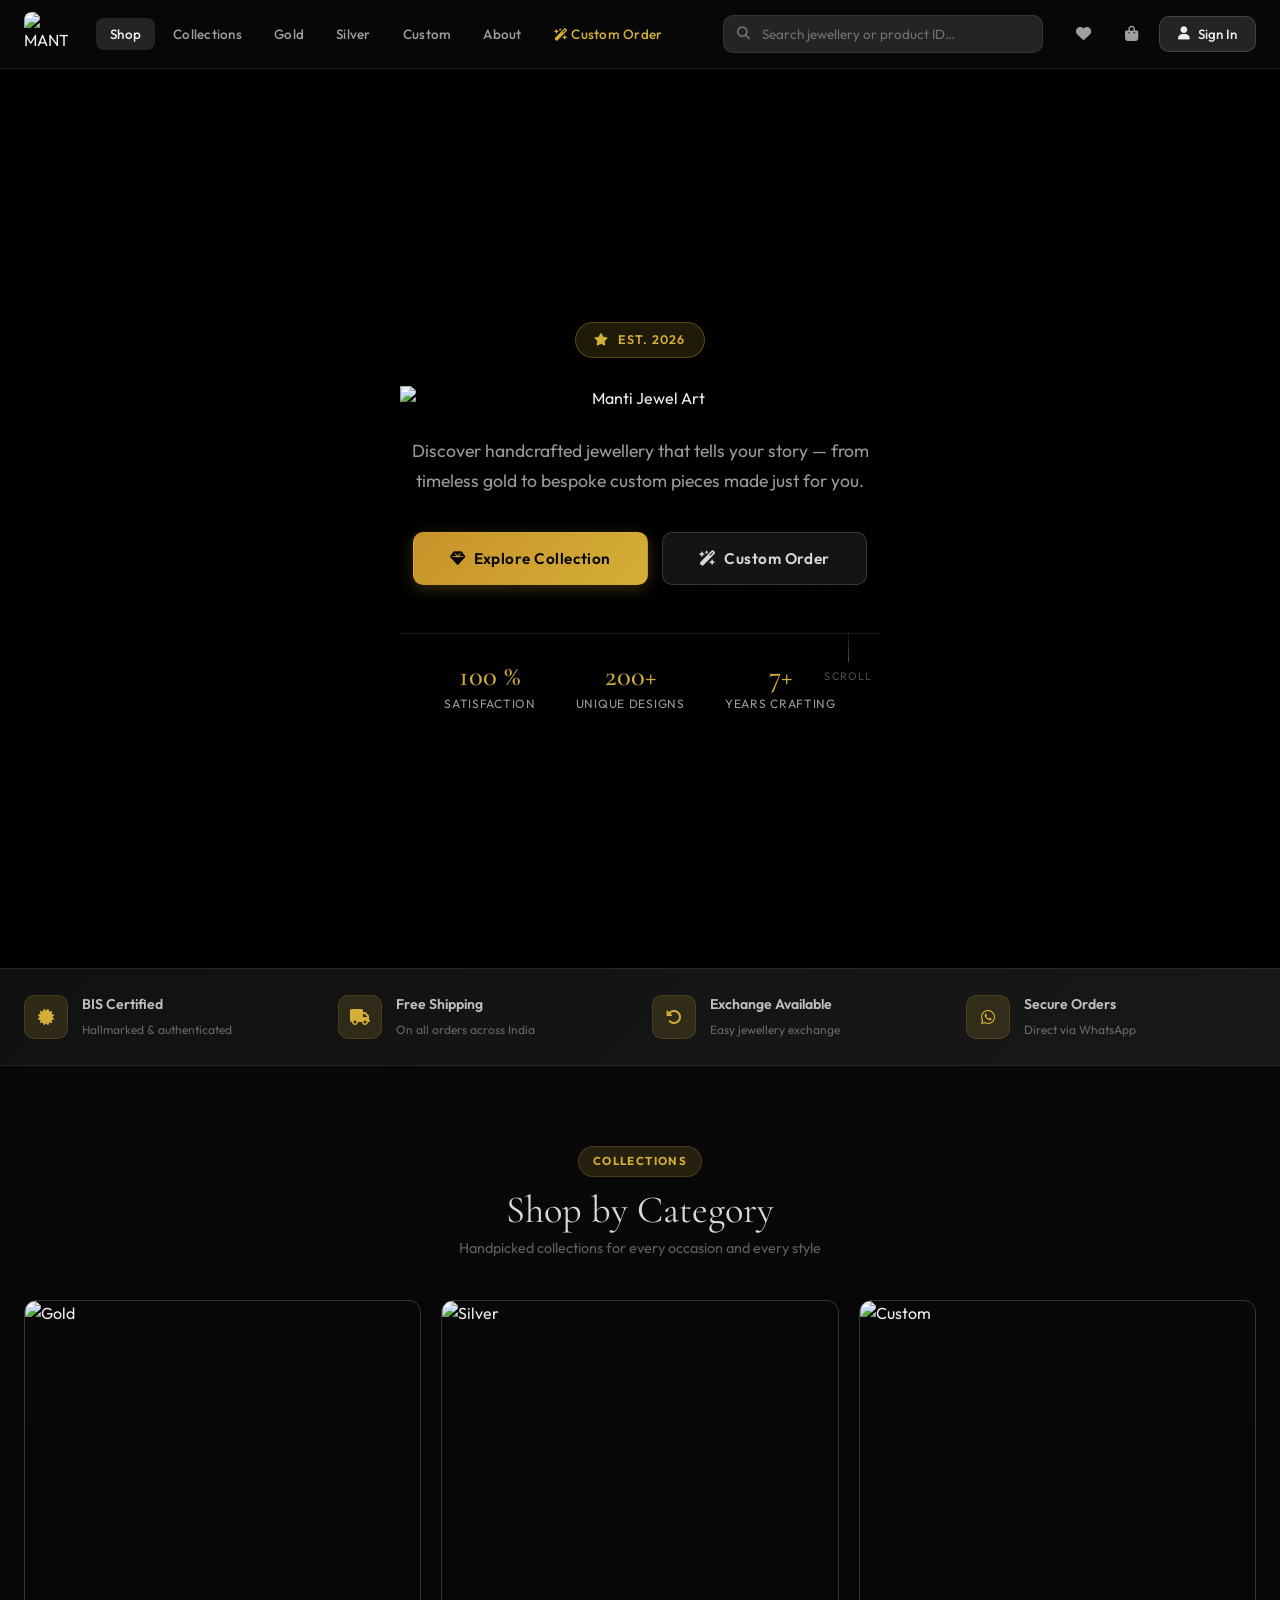
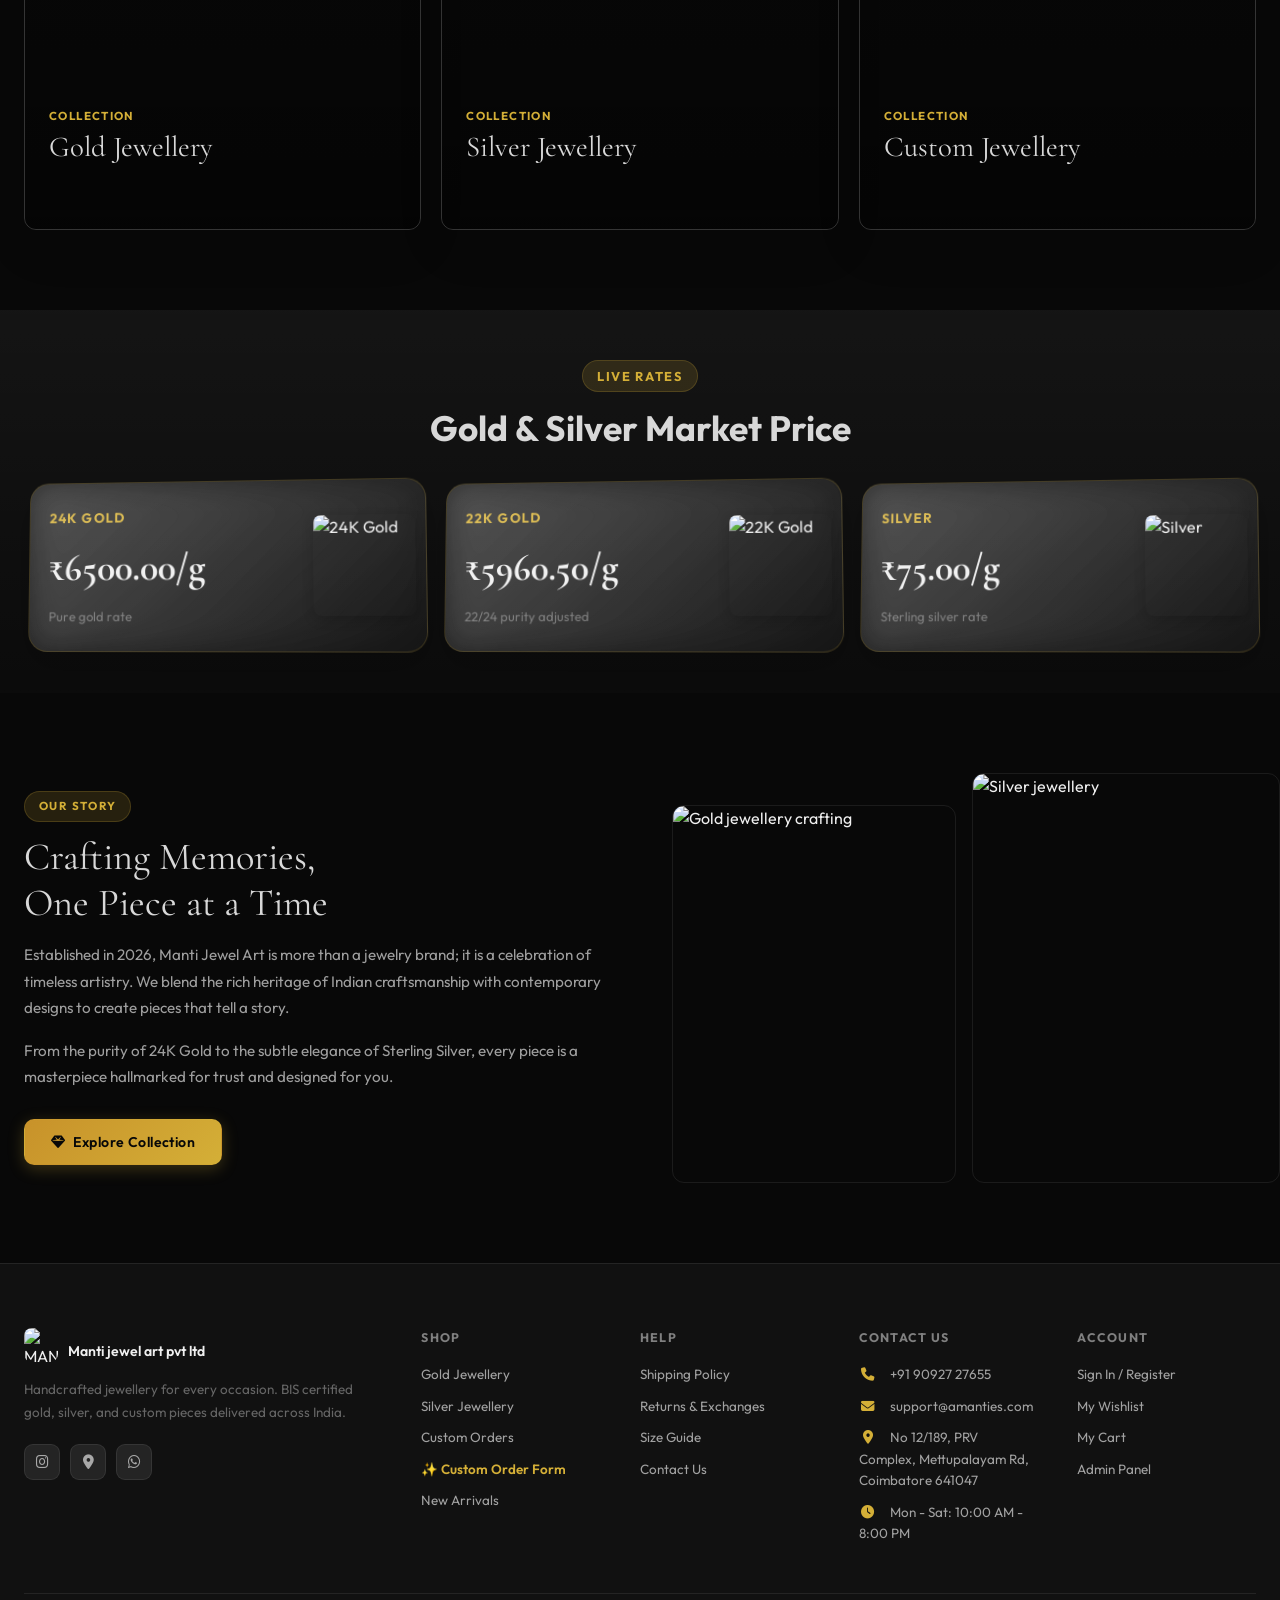
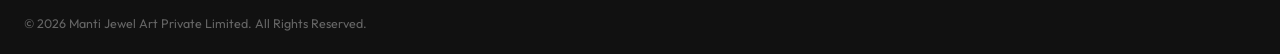
==== index.html @ 91108370 "Initial commit — Manti Jewel Art" ====
<!DOCTYPE html>
<html lang="en">
<head>
  <meta charset="UTF-8"/>
  <meta name="viewport" content="width=device-width,initial-scale=1.0"/>
  <title>Manti jewel art pvt ltd </title>
  <link rel="icon" href="https://i.postimg.cc/kg4L7Hw0/Asset-13-Photoroom-Photoroom.png" type="image/png" sizes="64x64" />
  <link rel="apple-touch-icon" href="https://i.postimg.cc/kg4L7Hw0/Asset-13-Photoroom-Photoroom.png" sizes="180x180" />
  <link rel="stylesheet" href="css/style.css"/>
  <link href="https://fonts.googleapis.com/css2?family=Orbitron:wght@600&family=Rajdhani:wght@400&display=swap" rel="stylesheet">
  <link rel="stylesheet" href="https://cdnjs.cloudflare.com/ajax/libs/font-awesome/6.5.0/css/all.min.css"/>
  <script src="https://www.gstatic.com/firebasejs/9.22.0/firebase-app-compat.js"></script>
  <script src="https://www.gstatic.com/firebasejs/9.22.0/firebase-auth-compat.js"></script>
  <script src="https://www.gstatic.com/firebasejs/9.22.0/firebase-firestore-compat.js"></script>
  <style>
    /* ── Live price ticker ───────────────── */
    .price-ticker {
      background: var(--card);
      border-bottom: 1px solid var(--border);
      padding: 0;
      overflow: hidden;
      font-family: Arial, sans-serif;
      letter-spacing: 0.04em;
      color: var(--text);
    }
    .price-ticker-inner {
      display: flex;
      gap: 40px;
      align-items: center;
      justify-content: center;
      flex-wrap: wrap;
      padding: 8px 24px;
      font-weight: 600;
    }
    .ptick {
      display: flex;
      align-items: center;
      gap: 10px;
      font-size: .88rem;
      white-space: nowrap;
      text-transform: uppercase;
      color: var(--text);
    }
    .ptick-label {
      font-size: .7rem;
      font-weight: 700;
      letter-spacing: .1em;
      text-transform: uppercase;
      color: var(--muted);
    }
    .ptick-val {
      font-family: var(--f1);
      font-size: 1rem;
      font-weight: 600;
      color: var(--gold2);
    }
    .ptick-live {
      width: 6px; height: 6px;
      border-radius: 50%;
      background: var(--green);
      animation: blink 1.5s infinite;
      flex-shrink: 0;
    }
    .ptick-divider { width: 1px; height: 24px; background: var(--border); }

    /* ── Features bar ────────────────────── */
    .features-bar {
      background: linear-gradient(135deg, var(--ink), var(--dark));
      border-top: 1px solid var(--border);
      border-bottom: 1px solid var(--border);
      padding: 24px 0;
    }
    .features-grid {
      display: grid;
      grid-template-columns: repeat(4, 1fr);
      gap: 24px;
      max-width: var(--max);
      margin: 0 auto;
      padding: 0 24px;
    }

    /* ── Live Rates 3D Cards ───────────────── */
    .rates-card-section {
      padding: 50px 0 40px;
      background: linear-gradient(180deg, rgba(255,255,255,.05), rgba(255,255,255,.01));
    }
    .rates-header { text-align: center; margin-bottom: 24px; }
    .rates-header .tag { display: inline-block; margin-bottom: 8px; text-transform: uppercase; letter-spacing: .13em; color: var(--gold2); font-size: .8rem; }
    .rates-header h2 { font-size: clamp(1.45rem, 3vw, 2.2rem); margin: 0 0 8px; color: var(--chrome); }
    .rates-header p { color: var(--muted); font-size: .92rem; margin: 0 0 18px; }
    .rates-grid { display: grid; grid-template-columns: repeat(3, minmax(220px,1fr)); gap: 16px; z-index: 1; }
    .rate-card {
      position: relative;
      padding: 24px 20px;
      border-radius: 20px;
      background: linear-gradient(145deg, rgba(255,255,255,.12), rgba(255,255,255,.04));
      border: 1px solid rgba(212,175,55,.2);
      box-shadow: 0 15px 38px rgba(0,0,0,.22);
      transform-style: preserve-3d;
      transform: perspective(1000px) rotateX(4deg) rotateY(-6deg);
      transition: transform .3s ease, box-shadow .3s ease;
      overflow: hidden;
    }
    .rate-card::before, .rate-card::after {
      content: '';
      position: absolute;
      inset: 0;
      background: linear-gradient(135deg, rgba(255,255,255,.25), rgba(255,255,255,0));
      opacity: .35;
      pointer-events: none;
      transform: translateZ(12px);
      filter: blur(16px);
    }
    .rate-card::after { transform: translateZ(0); opacity:.45; }
    .rate-card:hover {
      transform: perspective(1000px) rotateX(0deg) rotateY(0deg) scale(1.04);
      box-shadow: 0 24px 50px rgba(0,0,0,.35);
    }
    .rate-card .card-image {
      position: absolute;
      right: 10px;
      top: 50%;
      transform: translateY(-50%) translateZ(5px);
      width: 100px;
      height: 100px;
      border-radius: 8px;
      object-fit: cover;
      box-shadow: 0 4px 12px rgba(0,0,0,0.2);
    }
    .rate-label {color: var(--gold2); font-weight: 700; font-size: .86rem; letter-spacing:.08em; text-transform: uppercase; margin-bottom: 10px;}
    .rate-value {font-family: var(--f1); font-size: clamp(1.7rem, 3.2vw, 2.4rem); font-weight: 800; color: var(--text); margin-bottom: 8px;}
    .rate-sub {font-size: .82rem; color: var(--muted);}
    @media (max-width:900px) { .rates-grid { grid-template-columns: 1fr 1fr; } }
    @media (max-width:600px) { .rates-grid { grid-template-columns: 1fr; } }
    .feature-item {
      display: flex;
      align-items: center;
      gap: 14px;
    }
    .feature-icon {
      width: 44px; height: 44px;
      border-radius: 10px;
      background: var(--gold-dim);
      border: 1px solid rgba(212,175,55,.15);
      display: flex; align-items: center; justify-content: center;
      color: var(--gold2);
      font-size: 1rem;
      flex-shrink: 0;
    }
    .feature-name { font-size: .88rem; font-weight: 600; color: var(--silver); display: block; }
    .feature-desc { font-size: .75rem; color: var(--muted); }

    /* ── Chatbot ─────────────────────────── */
    .chatbot-container { position: fixed; bottom: 24px; right: 24px; z-index: 999999; }
    .chatbot-toggle {
      width: 56px; height: 56px;
      background: linear-gradient(135deg, var(--gold), var(--gold2));
      border-radius: 50%;
      display: flex; align-items: center; justify-content: center;
      cursor: pointer;
      box-shadow: 0 4px 20px var(--gold-glow);
      transition: transform .3s, box-shadow .3s;
      border: none;
      color: var(--black);
      font-size: 1.3rem;
    }
    .chatbot-toggle:hover { transform: scale(1.1); box-shadow: 0 6px 28px var(--gold-glow); }
    .chatbot-window {
      position: fixed;
      bottom: 92px; right: 24px;
      width: 360px;
      height: 520px;
      background: var(--card);
      border: 1px solid var(--border2);
      border-radius: 20px;
      box-shadow: var(--sh3);
      display: none;
      flex-direction: column;
      overflow: hidden;
      animation: slideUp .3s var(--ease);
    }
    .chatbot-window.open { display: flex; }
    @keyframes slideUp { from{opacity:0;transform:translateY(20px)} to{opacity:1;transform:translateY(0)} }
    .chatbot-header {
      background: linear-gradient(135deg, #1a1410, #2a2010);
      border-bottom: 1px solid rgba(212,175,55,.2);
      padding: 16px 18px;
      display: flex; align-items: center; justify-content: space-between;
    }
    .chatbot-header-info { display: flex; align-items: center; gap: 12px; }
    .chatbot-header-info i { font-size: 1.5rem; color: var(--gold2); }
    .chatbot-header-info h3 { margin: 0; font-size: 1rem; font-weight: 600; color: var(--chrome); }
    .chatbot-header-info p { margin: 0; font-size: .72rem; color: var(--muted); }
    .chatbot-close { background: none; border: none; color: var(--muted); font-size: 1.1rem; cursor: pointer; width: 28px; height: 28px; display: flex; align-items: center; justify-content: center; border-radius: 6px; transition: color .2s, background .2s; }
    .chatbot-close:hover { color: var(--text); background: var(--surface); }
    .chatbot-messages { flex: 1; overflow-y: auto; padding: 16px; background: var(--black); display: flex; flex-direction: column; gap: 12px; }
    .message { display: flex; gap: 8px; animation: fadeIn .3s var(--ease); }
    @keyframes fadeIn { from{opacity:0;transform:translateY(8px)} to{opacity:1;transform:translateY(0)} }
    .message-bot { justify-content: flex-start; }
    .message-user { justify-content: flex-end; }
    .message-avatar { width: 30px; height: 30px; border-radius: 50%; display: flex; align-items: center; justify-content: center; flex-shrink: 0; }
    .message-bot .message-avatar { background: var(--gold-dim); color: var(--gold2); }
    .message-user .message-avatar { background: var(--surface); color: var(--sub); }
    .message-content { max-width: 75%; padding: 10px 14px; border-radius: 16px; font-size: .84rem; line-height: 1.5; }
    .message-bot .message-content { background: var(--card); color: var(--text); border-bottom-left-radius: 4px; border: 1px solid var(--border); }
    .message-user .message-content { background: linear-gradient(135deg, var(--gold), var(--gold2)); color: var(--black); border-bottom-right-radius: 4px; }
    .message-time { font-size: .68rem; color: var(--muted); margin-top: 4px; display: block; }
    .message-user .message-time { color: rgba(0,0,0,.5); }
    .chatbot-input-area { padding: 12px 16px; background: var(--ink); border-top: 1px solid var(--border); display: flex; gap: 8px; }
    .chatbot-input { flex: 1; padding: 10px 14px; border: 1px solid var(--border2); border-radius: 20px; font-size: .84rem; outline: none; background: var(--surface); color: var(--text); transition: border-color .2s; }
    .chatbot-input:focus { border-color: var(--gold); }
    .chatbot-input::placeholder { color: var(--muted); }
    .chatbot-send { width: 40px; height: 40px; background: linear-gradient(135deg, var(--gold), var(--gold2)); border: none; border-radius: 50%; color: var(--black); cursor: pointer; transition: transform .2s; display: flex; align-items: center; justify-content: center; }
    .chatbot-send:hover { transform: scale(1.08); }
    .chatbot-send:disabled { opacity: .5; cursor: not-allowed; transform: none; }
    .quick-replies { display: flex; flex-wrap: wrap; gap: 6px; padding: 10px 16px; background: var(--ink); border-top: 1px solid var(--border); }
    .quick-reply-btn { background: var(--surface); border: 1px solid var(--border2); padding: 6px 12px; border-radius: 16px; font-size: .75rem; cursor: pointer; transition: all .2s; color: var(--sub); }
    .quick-reply-btn:hover { background: var(--gold-dim); color: var(--gold2); border-color: rgba(212,175,55,.3); }
    .chatbot-typing { display: flex; gap: 4px; padding: 10px 14px; background: var(--card); border-radius: 14px; border: 1px solid var(--border); width: fit-content; }
    .chatbot-typing span { width: 7px; height: 7px; background: var(--gold2); border-radius: 50%; animation: typing 1.4s infinite; }
    .chatbot-typing span:nth-child(2) { animation-delay: .2s; }
    .chatbot-typing span:nth-child(3) { animation-delay: .4s; }
    @keyframes typing { 0%,60%,100%{transform:translateY(0);opacity:.4} 30%{transform:translateY(-8px);opacity:1} }

    @media (max-width:600px) {
      .chatbot-window { width: calc(100vw - 32px); right: 16px; height: 68vh; bottom: 84px; }
      .features-grid { grid-template-columns: 1fr 1fr; gap: 16px; }
      .price-ticker-inner { gap: 20px; justify-content: flex-start; overflow-x: auto; flex-wrap: nowrap; }
    }
    @media (max-width:400px) {
      .features-grid { grid-template-columns: 1fr; }
    }
  </style>
</head>
<body>

<!-- ── NAVBAR ── -->
<nav class="navbar" id="mainNav">
  <div class="navbar-inner">
    <div class="nav-logo" onclick="location.reload()">
      <img src="https://i.postimg.cc/Mp2M00B9/Asset-40-Photoroom.png" alt="MANTI jewel art" style="width:44px;height:44px;">
    </div>
    <div class="nav-links">
      <button class="nav-link active" onclick="scrollToProducts()">Shop</button>
      <button class="nav-link" onclick="window.location.href='pages/collections.html'">Collections</button>
      <button class="nav-link" onclick="filterCat('gold')">Gold</button>
      <button class="nav-link" onclick="filterCat('silver')">Silver</button>
      <button class="nav-link" onclick="filterCat('custom')">Custom</button>
      <button class="nav-link" onclick="scrollToSection('about')">About</button>
      <button class="nav-link gold" onclick="window.location.href='pages/custom-order.html'"><i class="fa fa-wand-magic-sparkles" style="font-size:.78rem"></i> Custom Order</button>
    </div>
    <div class="nav-search">
      <i class="fa fa-search"></i>
      <input type="text" id="navSearch" placeholder="Search jewellery or product ID…" autocomplete="off"/>
    </div>
    <div class="nav-actions">
      <button class="nav-icon-btn" onclick="window.location.href='pages/wishlist.html'" title="Wishlist">
        <i class="fa fa-heart"></i>
        <span class="nav-badge wish-badge-count" style="display:none">0</span>
      </button>
      <button class="nav-icon-btn" id="cartNavBtn" title="Cart">
        <i class="fa fa-shopping-bag"></i>
        <span class="nav-badge cart-badge-count" style="display:none">0</span>
      </button>
      <div id="navAuthArea">
        <button class="nav-signin-btn" id="navSignInBtn" onclick="Auth.openModal()">
          <i class="fa fa-user"></i> <span>Sign In</span>
        </button>
      </div>
    </div>
    <button class="nav-hamburger" id="hamburgerBtn"><i class="fa fa-bars"></i></button>
  </div>
</nav>

<!-- Mobile Drawer -->
<div class="mobile-nav-drawer" id="mobileDrawer">
  <div class="mnd-overlay" onclick="closeMobileNav()"></div>
  <div class="mnd-panel">
    <div class="mnd-header">
      <span class="mnd-logo">MANTI jewel art</span>
      <button class="mnd-close" onclick="closeMobileNav()"><i class="fa fa-xmark"></i></button>
    </div>
    <button class="mnd-link" onclick="scrollToProducts();closeMobileNav()"><i class="fa fa-gem"></i> All Products</button>
    <button class="mnd-link" onclick="window.location.href='pages/collections.html';closeMobileNav()"><i class="fa fa-gem"></i> Collections</button>
    <button class="mnd-link" onclick="filterCat('gold');closeMobileNav()"><i class="fa fa-coins"></i> Gold</button>
    <button class="mnd-link" onclick="filterCat('silver');closeMobileNav()"><i class="fa fa-ring"></i> Silver</button>
    <button class="mnd-link" onclick="filterCat('custom');closeMobileNav()"><i class="fa fa-wand-magic-sparkles"></i> Custom</button>
    <button class="mnd-link" onclick="window.location.href='pages/custom-order.html';closeMobileNav()" style="color:var(--gold2)"><i class="fa fa-wand-magic-sparkles"></i> Custom Order</button>
    <div class="mnd-divider"></div>
    <button class="mnd-link" onclick="window.location.href='pages/wishlist.html'"><i class="fa fa-heart"></i> Wishlist</button>
    <button class="mnd-link" onclick="goToCart()"><i class="fa fa-shopping-bag"></i> Cart</button>
    <button class="mnd-link" onclick="window.location.href='pages/profile.html'"><i class="fa fa-user"></i> Profile</button>
    <div class="mnd-divider"></div>
    <button class="mnd-link" onclick="window.location.href='pages/admin.html'"><i class="fa fa-shield-halved"></i> Admin</button>
  </div>
</div>

<!-- Live Price Ticker -->
<!-- <div class="price-ticker" style="margin-top:68px">
  <div class="price-ticker-inner">
    <div class="ptick">
      <span class="ptick-live"></span>
      <span class="ptick-label">24K Gold</span>
      <span class="ptick-val" id="price-24k-small">₹0/gram</span>
    </div>
    <div class="ptick-divider"></div>
    <div class="ptick">
      <span class="ptick-live"></span>
      <span class="ptick-label">22K Gold</span>
      <span class="ptick-val" id="price-22k-small">₹0/gram</span>
    </div>
    <div class="ptick-divider"></div>
    <div class="ptick">
      <span class="ptick-live"></span>
      <span class="ptick-label">Silver</span>
      <span class="ptick-val" id="price-silver-small">₹0/gram</span>
    </div>
    <div class="ptick-divider"></div>
    <span style="font-size:.72rem;color:var(--muted)">Updated <span class="price-update-time">—</span></span>
  </div>
</div> -->

<!-- HERO -->
<section class="hero">
  <div class="hero-video-container">
    <video class="hero-video" autoplay muted loop playsinline poster="V1.mp4">
      <source src="V1.mp4" type="video/mp4" />
     
    </video>
  </div>
  <div class="hero-inner">
    <div class="hero-text">
      <span class="hero-tag"><i class="fa fa-star"></i> Est. 2026</span>
      <div class="hero-title-img-wrap">
        <img src="https://i.postimg.cc/RC2b3ddh/manti-silver-Photoroom.png" alt="Manti Jewel Art" class="hero-title-img" />
      </div>
       
      <p class="hero-desc">Discover handcrafted jewellery that tells your story — from timeless gold to bespoke custom pieces made just for you.</p>
      <div class="hero-btns">
        <button class="btn btn-primary btn-lg" onclick="window.location.href='pages/collections.html'"><i class="fa fa-gem"></i> Explore Collection</button>
        <button class="btn btn-white btn-lg" onclick="window.location.href='pages/custom-order.html'"><i class="fa fa-wand-magic-sparkles"></i> Custom Order</button>
      </div>
      <div class="hero-stats">
        <div><span class="hero-stat-num">100 %</span><span class="hero-stat-lbl">Satisfaction</span></div>
        <div><span class="hero-stat-num">200+</span><span class="hero-stat-lbl">Unique Designs</span></div>
        <div><span class="hero-stat-num">7+</span><span class="hero-stat-lbl">Years Crafting</span></div>
      </div>
<!--       
  <div class="banner-dots">
    <div class="dot active" onclick="showHeroSlide(0)"></div>
    <div class="dot" onclick="showHeroSlide(1)"></div>
    <div class="dot" onclick="showHeroSlide(2)"></div>
    <div class="dot" onclick="showHeroSlide(3)"></div>
  </div> -->
  <div class="scroll-hint">
    <div class="scroll-hint-line"></div>
    <span>scroll</span>
  </div>
</section>


<!-- Features Bar -->
<div class="features-bar">
  <div class="features-grid">
    <div class="feature-item"><div class="feature-icon"><i class="fa fa-certificate"></i></div><div><span class="feature-name">BIS Certified</span><span class="feature-desc">Hallmarked & authenticated</span></div></div>
    <div class="feature-item"><div class="feature-icon"><i class="fa fa-truck"></i></div><div><span class="feature-name">Free Shipping</span><span class="feature-desc">On all orders across India</span></div></div>
    <div class="feature-item"><div class="feature-icon"><i class="fa fa-rotate-left"></i></div><div><span class="feature-name">Exchange Available</span><span class="feature-desc">Easy jewellery exchange</span></div></div>
    <div class="feature-item"><div class="feature-icon"><i class="fa-brands fa-whatsapp"></i></div><div><span class="feature-name">Secure Orders</span><span class="feature-desc">Direct via WhatsApp</span></div></div>
  </div>
</div>

<!-- Category Cards -->
<section class="cat-cards-section">
  <div class="container">
    <div class="section-hdr text-center" style="max-width:500px;margin:0 auto 40px">
      <span class="tag">Collections</span>
      <h2>Shop by Category</h2>
      <p>Handpicked collections for every occasion and every style</p>
    </div>
    <div class="cat-cards-grid">
      <div class="cat-card" onclick="window.location.href='pages/collections.html?cat=gold'">
        <img src="https://i.pinimg.com/1200x/22/fd/6f/22fd6f0edb9b1e3138af229c477d98a5.jpg" alt="Gold"/>
        <div class="cat-card-overlay">
          <p class="cat-card-label">Collection</p>
          <h3 class="cat-card-name">Gold Jewellery</h3>
          <span class="cat-card-btn">Shop Now <i class="fa fa-arrow-right"></i></span>
        </div>
      </div>
      <div class="cat-card" onclick="window.location.href='pages/collections.html?cat=silver'">
        <img src="https://i.pinimg.com/736x/03/3c/a3/033ca3705b1a55da1d08f9ae7a629fbc.jpg" alt="Silver"/>
        <div class="cat-card-overlay">
          <p class="cat-card-label">Collection</p>
          <h3 class="cat-card-name">Silver Jewellery</h3>
          <span class="cat-card-btn">Shop Now <i class="fa fa-arrow-right"></i></span>
        </div>
      </div>
      <div class="cat-card" onclick="window.location.href='pages/collections.html?cat=custom'">
        <img src="https://i.pinimg.com/1200x/a4/65/6c/a4656ca37191aa3a6176ceda1ed1b7a9.jpg" alt="Custom"/>
        <div class="cat-card-overlay">
          <p class="cat-card-label">Collection</p>
          <h3 class="cat-card-name">Custom Jewellery</h3>
          <span class="cat-card-btn">Explore <i class="fa fa-arrow-right"></i></span>
        </div>
      </div>
    </div>
  </div>
</section>
<!-- Features Bar -->
<!-- <div class="features-bar">
  <div class="features-grid">
    <div class="feature-item"><div class="feature-icon"><i class="fa fa-certificate"></i></div><div><span class="feature-name">BIS Certified</span><span class="feature-desc">Hallmarked & authenticated</span></div></div>
    <div class="feature-item"><div class="feature-icon"><i class="fa fa-truck"></i></div><div><span class="feature-name">Free Shipping</span><span class="feature-desc">On all orders across India</span></div></div>
    <div class="feature-item"><div class="feature-icon"><i class="fa fa-rotate-left"></i></div><div><span class="feature-name">Exchange Available</span><span class="feature-desc">Easy jewellery exchange</span></div></div>
    <div class="feature-item"><div class="feature-icon"><i class="fa-brands fa-whatsapp"></i></div><div><span class="feature-name">Secure Orders</span><span class="feature-desc">Direct via WhatsApp</span></div></div>
  </div>
</div> -->

<!-- Live 3D Rates Cards (top of About) -->
<section class="rates-card-section" id="rates">
  <div class="container">
    <div class="rates-header">
      <span class="tag">Live Rates</span>
      <h2>Gold & Silver Market Price</h2>
    </div>
    <div class="rates-grid">
      <article class="rate-card" id="card-24k">
        <div class="rate-label">24K Gold</div>
        <div class="rate-value" id="rate-24k">₹0/g</div>
        <div class="rate-sub">Pure gold rate</div>
        <img src="https://i.postimg.cc/vHv6Bp1f/gold-bullions-Photoroom.png" alt="24K Gold" class="card-image">
      </article>
      <article class="rate-card" id="card-22k">
        <div class="rate-label">22K Gold</div>
        <div class="rate-value" id="rate-22k">₹0/g</div>
        <div class="rate-sub">22/24 purity adjusted</div>
        <img src="https://i.postimg.cc/wMVPZf7z/22k-Photoroom.png" alt="22K Gold" class="card-image">
      </article>
      <article class="rate-card" id="card-silver">
        <div class="rate-label">Silver</div>
        <div class="rate-value" id="rate-silver">₹0/g</div>
        <div class="rate-sub">Sterling silver rate</div>
        <img src="https://i.postimg.cc/0yfQZPks/silver.webp" alt="Silver" class="card-image">
      </article>
    </div>
  </div>
</section>

<!-- About Section -->
<section class="about-section" id="about">
  <div class="container">
    <div class="about-grid">
      <div>
        <span class="tag">Our Story</span>
        <h2 style="font-family:var(--f1);font-size:clamp(1.8rem,3vw,2.6rem);font-weight:400;color:var(--chrome);line-height:1.2;margin-bottom:16px;">Crafting Memories,<br/>One Piece at a Time</h2>
        <p style="color:var(--sub);line-height:1.75;margin-bottom:16px;font-size:.95rem">Established in 2026, Manti Jewel Art is more than a jewelry brand; it is a celebration of timeless artistry. We blend the rich heritage of Indian craftsmanship with contemporary designs to create pieces that tell a story.</p>
        <p style="color:var(--sub);line-height:1.75;margin-bottom:28px;font-size:.95rem">From the purity of 24K Gold to the subtle elegance of Sterling Silver, every piece is a masterpiece hallmarked for trust and designed for you.</p>
        <button class="btn btn-primary" onclick="scrollToProducts()"><i class="fa fa-gem"></i> Explore Collection</button>
      </div>
      <div class="about-img-grid">
        <img src="https://i.pinimg.com/736x/95/27/86/952786e913cd0fd8ab74498788c045a6.jpg" alt="Gold jewellery crafting"/>
        <img src="https://i.pinimg.com/736x/56/e5/44/56e544522206e1dd250a734a72b8b96f.jpg" alt="Silver jewellery"/>
      </div>
    </div>
  </div>
</section>


<!-- Footer -->
<footer>
  <div class="container">
    <div class="footer-grid">
      <div>
        <div class="footer-brand-logo" style="display:flex;align-items:flex-end;gap:10px">
          <img src="https://i.postimg.cc/Mp2M00B9/Asset-40-Photoroom.png" alt="MANTI jewel art" style="width:34px;height:34px;">
          <span style="font-size:.88rem;color:var(--text);font-weight:600">Manti jewel art pvt ltd</span>
        </div>
        <p class="footer-brand-desc">Handcrafted jewellery for every occasion. BIS certified gold, silver, and custom pieces delivered across India.</p>
        <!-- <div class="footer-socials">
          <div class="footer-social"><i class="fa-brands fa-instagram"></i></div>
          <div class="footer-social"><i class="fa-brands fa-facebook"></i></div>
          <div class="footer-social" onclick="window.open('https://wa.me/'+window.WHATSAPP_NUMBER,'_blank')"><i class="fa-brands fa-whatsapp"></i></div>
        </div> -->
        <div class="footer-socials">
  <div class="footer-social" onclick="window.open('https://www.instagram.com/a_manties?igsh=N2ZuOTlmeDI4dTNu','_blank')">
    <i class="fa-brands fa-instagram"></i>
  </div>

  <div class="footer-social" onclick="window.open('https://maps.app.goo.gl/KAVFfZJmjJvrWCsF6?g_st=aw','_blank')">
    <i class="fa-solid fa-location-dot"></i>
  </div>

  <div class="footer-social" onclick="window.open('https://wa.me/919092727655','_blank')">
    <i class="fa-brands fa-whatsapp"></i>
  </div>
</div>
      </div>
      <div>
        <h4>Shop</h4>
        <div class="footer-links">
          <span class="footer-link" onclick="filterCat('gold')">Gold Jewellery</span>
          <span class="footer-link" onclick="filterCat('silver')">Silver Jewellery</span>
          <span class="footer-link" onclick="filterCat('custom')">Custom Orders</span>
          <span class="footer-link" onclick="window.location.href='pages/custom-order.html'" style="color:var(--gold2);font-weight:600">✨ Custom Order Form</span>
          <span class="footer-link" onclick="scrollToProducts()">New Arrivals</span>
        </div>
      </div>
      <div>
        <h4>Help</h4>
        <div class="footer-links">
          <span class="footer-link">Shipping Policy</span>
          <span class="footer-link">Returns & Exchanges</span>
          <span class="footer-link">Size Guide</span>
          <span class="footer-link" onclick="window.open('https://wa.me/919092727655','_blank')">Contact Us</span>
        </div>
      </div>
      <div>
        <h4>Contact Us</h4>
        <div class="footer-links footer-contact-list">
          <span class="footer-link"><i class="fa fa-phone"></i> <a href="tel:+919092727655">+91 90927 27655</a></span>
          <span class="footer-link"><i class="fa fa-envelope"></i> <a href="mailto:support@amanties.com">support@amanties.com</a></span>
          <span class="footer-link"><i class="fa fa-location-dot"></i> No 12/189, PRV Complex, Mettupalayam Rd, Coimbatore 641047</span>
          <span class="footer-link"><i class="fa fa-clock"></i> Mon - Sat: 10:00 AM - 8:00 PM</span>
        </div>
      </div>
      <div>
        <h4>Account</h4>
        <div class="footer-links">
          <span class="footer-link" onclick="Auth.openModal()">Sign In / Register</span>
          <span class="footer-link" onclick="window.location.href='pages/wishlist.html'">My Wishlist</span>
          <span class="footer-link" onclick="goToCart()">My Cart</span>
          <span class="footer-link" onclick="window.location.href='pages/admin.html'">Admin Panel</span>
        </div>
      </div>
    </div>
    <div class="footer-bottom">
      <span>© 2026 Manti Jewel Art Private Limited. All Rights Reserved.</span>
    </div>
  </div>
</footer>

<!-- Auth Modal -->
<div class="modal-overlay" id="auth-modal">
  <div class="modal-box">
    <button class="modal-close" onclick="Auth.closeModal()"><i class="fa fa-xmark"></i></button>
    <div class="modal-logo">
      <img src="https://i.postimg.cc/Mp2M00B9/Asset-40-Photoroom.png" alt="MANTI jewel art" style="width:48px;height:48px;">
    </div>
    <h2 class="modal-title" id="auth-modal-title">Welcome Back!</h2>
    <p class="modal-sub" id="auth-modal-sub">Sign in to your account</p>
    <div id="auth-err" class="err-msg"></div>
    <button class="btn-google mb-12" id="auth-google-btn"><img src="https://www.svgrepo.com/show/475656/google-color.svg" alt="Google"/> Continue with Google</button>
    <div class="admin-access-row">
      <button class="admin-access-btn" onclick="window.location.href='pages/admin.html'"><i class="fa fa-shield-halved"></i> Admin Access</button>
    </div>
    <div class="auth-divider">or sign in with email</div>
    <form id="auth-form">
      <div class="form-group" id="auth-name-row" style="display:none"><label>Full Name <span class="req">*</span></label><div class="input-wrap"><i class="fa fa-user i-left"></i><input type="text" id="auth-name" placeholder="Your full name"/></div></div>
      <div class="form-group"><label>Email Address <span class="req">*</span></label><div class="input-wrap"><i class="fa fa-envelope i-left"></i><input type="email" id="auth-email" placeholder="you@example.com" autocomplete="email"/></div></div>
      <div class="form-group"><label>Password <span class="req">*</span></label><div class="input-wrap"><i class="fa fa-lock i-left"></i><input type="password" id="auth-password" placeholder="••••••••" autocomplete="current-password"/><button type="button" class="input-eye"><i class="fa fa-eye"></i></button></div></div>
      <button type="submit" class="btn btn-primary full mt-12" id="auth-submit-btn">Sign In</button>
    </form>
    <p class="auth-switch"><span id="auth-toggle-prefix">Don't have an account? </span><a id="auth-toggle-link">Sign Up</a></p>
  </div>
</div>

<div id="toast-container"></div>

<!-- Chatbot -->
<!-- <div class="chatbot-container">
  <button class="chatbot-toggle" id="chatbotToggle"><i class="fas fa-gem"></i></button>
  <div class="chatbot-window" id="chatbotWindow">
    <div class="chatbot-header">
      <div class="chatbot-header-info">
        <i class="fas fa-gem"></i>
        <div><h3>MANTI Assistant</h3><p>Gold & silver prices · Jewellery help</p></div>
      </div>
      <button class="chatbot-close" id="chatbotClose"><i class="fas fa-times"></i></button>
    </div>
    <div class="chatbot-messages" id="chatbotMessages">
      <div class="message message-bot">
        <div class="message-avatar"><i class="fas fa-gem"></i></div>
        <div class="message-content">✨ Namaste! I'm MANTI's AI assistant. Ask me about gold & silver prices, 22K vs 24K, custom jewellery, or our exchange policy! 💍<span class="message-time">Just now</span></div>
      </div>
    </div>
    <div class="quick-replies">
      <button class="quick-reply-btn" data-question="What is today's gold price in Chennai?">🏆 Gold price</button>
      <button class="quick-reply-btn" data-question="What is silver rate per gram?">🥈 Silver rate</button>
      <button class="quick-reply-btn" data-question="What is the difference between 22K and 24K gold?">💎 22K vs 24K</button>
      <button class="quick-reply-btn" data-question="Do you have exchange policy?">🔄 Exchange</button>
    </div>
    <div class="chatbot-input-area">
      <input type="text" class="chatbot-input" id="chatbotInput" placeholder="Ask about gold, silver, custom orders…" autocomplete="off">
      <button class="chatbot-send" id="chatbotSend"><i class="fas fa-paper-plane"></i></button>
    </div>
  </div>
</div> -->

<script src="js/firebase-config.js"></script>
<script src="js/utils.js"></script>
<script src="js/auth.js"></script>
<script src="js/cart.js"></script>
<script src="js/home.js"></script>
<script src="js/price-fetcher.js"></script>
<script>
// Navbar scroll
window.addEventListener('scroll', () => {
  document.getElementById('mainNav')?.classList.toggle('scrolled', window.scrollY > 10);
});

// Chatbot
const GEMINI_API_KEY = 'AIzaSyAj9yn1WlayXWVRZaimcZPALKVCNPwoo7g';
document.addEventListener('DOMContentLoaded', () => {
  const toggle = document.getElementById('chatbotToggle');
  const close  = document.getElementById('chatbotClose');
  const send   = document.getElementById('chatbotSend');
  const input  = document.getElementById('chatbotInput');
  const win    = document.getElementById('chatbotWindow');
  const msgs   = document.getElementById('chatbotMessages');
  let busy = false;

  function addMsg(text, sender) {
    const d = document.createElement('div');
    d.className = `message message-${sender}`;
    const t = new Date().toLocaleTimeString('en-IN', { hour: '2-digit', minute: '2-digit' });
    d.innerHTML = `<div class="message-avatar"><i class="fas ${sender==='bot'?'fa-gem':'fa-user'}"></i></div><div class="message-content">${text.replace(/\n/g,'<br>')}<span class="message-time">${t}</span></div>`;
    msgs.appendChild(d); msgs.scrollTop = msgs.scrollHeight;
  }

  function showTyping() {
    const d = document.createElement('div');
    d.className = 'message message-bot'; d.id = 'typingInd';
    d.innerHTML = `<div class="message-avatar"><i class="fas fa-gem"></i></div><div class="chatbot-typing"><span></span><span></span><span></span></div>`;
    msgs.appendChild(d); msgs.scrollTop = msgs.scrollHeight; busy = true;
  }
  function hideTyping() { document.getElementById('typingInd')?.remove(); busy = false; }

  function localReply(msg) {
    const m = msg.toLowerCase();
    if (m.includes('gold') && (m.includes('price') || m.includes('rate') || m.includes('today')))
      return `📊 Today's Gold Rates (Tamil Nadu):\n\n• 24K Gold: ₹5,650/gram\n• 22K Gold: ₹5,180/gram\n\n*Prices indicative. +3% GST + making charges extra.`;
    if (m.includes('silver'))
      return `🥈 Silver Rate: ₹88/gram\n\n*Contact us on WhatsApp for bulk orders!`;
    if (m.includes('22k') || m.includes('24k'))
      return `💎 22K vs 24K:\n\n• 24K (99.9% pure): Best for investment\n• 22K (91.6% pure): Best for daily jewellery wear\n\nWe recommend 22K for jewellery!`;
    if (m.includes('exchange') || m.includes('return'))
      return `🔄 Exchange Policy:\n\nYes! We offer exchange on all jewellery at MANTI.\n\n• Visit our store or contact via WhatsApp\n• Our team guides you to the perfect replacement`;
    if (m.includes('custom') || m.includes('bespoke'))
      return `✨ Custom Jewellery:\n\nShare your design ideas — our artisans bring them to life!\n\n• Choose your metal (Gold/Silver)\n• Share reference images\n• Get a personalised quote\n\nClick "Custom Order" to get started!`;
    return `✨ I'm here to help with gold & silver prices, custom jewellery, exchange policy and more. What would you like to know? 💍`;
  }

  async function getAIReply(msg) {
    try {
      const res = await fetch(`https://generativelanguage.googleapis.com/v1beta/models/gemini-pro:generateContent?key=${GEMINI_API_KEY}`, {
        method: 'POST', headers: { 'Content-Type': 'application/json' },
        body: JSON.stringify({ contents: [{ parts: [{ text: `You are MANTI jewel art AI assistant in Coimbatore, Tamil Nadu. 24K Gold: ₹5,650/g, 22K: ₹5,180/g, Silver: ₹88/g. Be concise and friendly.\nUser: ${msg}` }] }], generationConfig: { temperature: 0.7, maxOutputTokens: 400 } })
      });
      if (!res.ok) return null;
      const data = await res.json();
      return data.candidates?.[0]?.content?.parts?.[0]?.text || null;
    } catch { return null; }
  }

  async function sendMsg() {
    const m = input.value.trim();
    if (!m || busy) return;
    addMsg(m, 'user'); input.value = '';
    showTyping();
    const reply = (await getAIReply(m)) || localReply(m);
    hideTyping(); addMsg(reply, 'bot');
  }

  toggle.addEventListener('click', () => { const isOpen = win.classList.contains('open'); win.style.display = isOpen ? 'none' : 'flex'; win.classList.toggle('open', !isOpen); if (!isOpen) input.focus(); });
  close.addEventListener('click', () => { win.style.display = 'none'; win.classList.remove('open'); });
  send.addEventListener('click', sendMsg);
  input.addEventListener('keypress', e => { if (e.key === 'Enter') sendMsg(); });
  document.querySelectorAll('.quick-reply-btn').forEach(btn => {
    btn.addEventListener('click', async () => {
      const q = btn.dataset.question; if (busy) return;
      addMsg(q, 'user'); showTyping();
      const reply = (await getAIReply(q)) || localReply(q);
      hideTyping(); addMsg(reply, 'bot');
    });
  });
});
</script>
</body>
</html>
---- css/style.css ----
/* ============================================================
   MANTI jewel art — Premium Black & Silver Design System
   ============================================================ */

@import url('https://fonts.googleapis.com/css2?family=Cormorant+Garamond:ital,wght@0,300;0,400;0,500;0,600;1,300;1,400;1,500&family=Outfit:wght@300;400;500;600;700&family=Orbitron:wght@600&family=Rajdhani:wght@400&display=swap');

/* ── CSS Custom Properties ───────────────────────────────── */
:root {
  /* Core palette */
  --black:    #080808;
  --ink:      #111111;
  --dark:     #181818;
  --card:     #1e1e1e;
  --surface:  #242424;
  --elevated: #2c2c2c;
  --border:   rgba(255,255,255,.08);
  --border2:  rgba(255,255,255,.14);

  /* Silver/Chrome scale */
  --silver:   #c0c0c0;
  --silver2:  #a8a8a8;
  --silver3:  #808080;
  --chrome:   #d8d8d8;

  /* Gold accents */
  --gold:     #c8922a;
  --gold2:    #d4af37;
  --gold3:    #f0c040;
  --gold-dim: rgba(212,175,55,.15);
  --gold-glow:rgba(212,175,55,.3);

  /* Text */
  --text:     #f0f0f0;
  --sub:      rgba(240,240,240,.65);
  --muted:    rgba(240,240,240,.38);

  /* Status */
  --green:    #22c55e;
  --red:      #ef4444;
  --blue:     #3b82f6;

  /* Typography */
  --f1: 'Cormorant Garamond', Georgia, serif;
  --f2: 'Outfit', system-ui, sans-serif;

  /* Geometry */
  --r:   12px;
  --r2:  8px;
  --r3:  20px;
  --max: 1280px;

  /* Shadows */
  --sh:  0 4px 24px rgba(0,0,0,.5);
  --sh2: 0 8px 40px rgba(0,0,0,.7);
  --sh3: 0 20px 60px rgba(0,0,0,.8);
  --glow: 0 0 40px rgba(212,175,55,.2);

  /* Transitions */
  --ease: cubic-bezier(.4,0,.2,1);
  --tr:   .2s ease;

  /* ── Legacy aliases — keeps admin.html & custom-order.html working ── */
  --g:    #c8922a;
  --g2:   #b07d20;
  --g3:   #111111;
  --gl:   rgba(200,146,42,.12);
  --bg:   #181818;
}

/* ── Reset ───────────────────────────────────────────────── */
*, *::before, *::after { box-sizing: border-box; margin: 0; padding: 0; }
html { scroll-behavior: smooth; }
body {
  font-family: var(--f2);
  background: var(--black);
  color: var(--text);
  line-height: 1.6;
  overflow-x: hidden;
  -webkit-font-smoothing: antialiased;
}
img { display: block; max-width: 100%; }
a { text-decoration: none; color: inherit; }
button { cursor: pointer; border: none; background: none; font-family: inherit; }
input, textarea, select { font-family: inherit; }
.container { max-width: var(--max); margin: 0 auto; padding: 0 24px; }

/* ── Scrollbar ───────────────────────────────────────────── */
::-webkit-scrollbar { width: 6px; }
::-webkit-scrollbar-track { background: var(--dark); }
::-webkit-scrollbar-thumb { background: var(--elevated); border-radius: 3px; }
::-webkit-scrollbar-thumb:hover { background: var(--silver3); }

/* ── Selection ───────────────────────────────────────────── */
::selection { background: var(--gold-dim); color: var(--gold3); }

/* ============================================================
   NAVBAR
   ============================================================ */
.navbar {
  position: fixed;
  top: 0; left: 0; right: 0;
  z-index: 1000;
  background: rgba(8,8,8,.92);
  backdrop-filter: blur(20px) saturate(1.4);
  -webkit-backdrop-filter: blur(20px) saturate(1.4);
  border-bottom: 1px solid var(--border);
  transition: background .3s var(--ease), box-shadow .3s var(--ease);
}
.navbar.scrolled {
  background: rgba(8,8,8,.98);
  box-shadow: 0 2px 30px rgba(0,0,0,.6);
}
.navbar-inner {
  display: flex;
  align-items: center;
  height: 68px;
  gap: 20px;
  max-width: var(--max);
  margin: 0 auto;
  padding: 0 24px;
}

/* Logo */
.nav-logo {
  display: flex;
  align-items: center;
  gap: 10px;
  cursor: pointer;
  flex-shrink: 0;
}
.nav-logo img { width: 44px; height: 44px; border-radius: 8px; }

/* Nav links */
.nav-links {
  display: flex;
  align-items: center;
  gap: 4px;
  margin-left: 8px;
}
.nav-link {
  font-size: .84rem;
  font-weight: 500;
  color: var(--sub);
  padding: 8px 14px;
  border-radius: 8px;
  transition: color .2s, background .2s;
  white-space: nowrap;
  letter-spacing: .02em;
}
.nav-link:hover, .nav-link.active { color: var(--text); background: var(--surface); }
.nav-link.gold { color: var(--gold2); }
.nav-link.gold:hover { color: var(--gold3); background: var(--gold-dim); }

/* Search */
.nav-search {
  flex: 1;
  max-width: 320px;
  position: relative;
  margin-left: auto;
}
.nav-search i {
  position: absolute;
  left: 14px;
  top: 50%;
  transform: translateY(-50%);
  color: var(--muted);
  font-size: .82rem;
  pointer-events: none;
}
.nav-search input {
  width: 100%;
  background: var(--surface);
  border: 1px solid var(--border);
  border-radius: 10px;
  padding: 10px 14px 10px 38px;
  font-size: .84rem;
  color: var(--text);
  transition: border-color .2s, box-shadow .2s;
  outline: none;
}
.nav-search input::placeholder { color: var(--muted); }
.nav-search input:focus {
  border-color: var(--gold);
  box-shadow: 0 0 0 3px var(--gold-dim);
}

/* Nav actions */
.nav-actions { display: flex; align-items: center; gap: 8px; flex-shrink: 0; }
.nav-icon-btn {
  width: 40px; height: 40px;
  display: flex; align-items: center; justify-content: center;
  color: var(--sub);
  border-radius: 10px;
  position: relative;
  transition: color .2s, background .2s;
  font-size: .95rem;
}
.nav-icon-btn:hover { color: var(--text); background: var(--surface); }

.nav-badge {
  position: absolute;
  top: 4px; right: 4px;
  width: 18px; height: 18px;
  background: var(--gold);
  color: var(--black);
  font-size: .65rem;
  font-weight: 700;
  border-radius: 50%;
  display: flex; align-items: center; justify-content: center;
  line-height: 1;
}

.nav-signin-btn {
  display: flex; align-items: center; gap: 8px;
  background: var(--surface);
  border: 1px solid var(--border2);
  color: var(--text);
  padding: 9px 18px;
  border-radius: 10px;
  font-size: .84rem;
  font-weight: 500;
  transition: background .2s, border-color .2s, transform .15s;
}
.nav-signin-btn:hover { background: var(--elevated); border-color: var(--silver3); transform: translateY(-1px); }

.nav-user-pill {
  display: flex; align-items: center; gap: 10px;
  background: var(--surface);
  border: 1px solid var(--border2);
  padding: 6px 14px 6px 6px;
  border-radius: 40px;
  cursor: pointer;
  transition: background .2s, border-color .2s;
  font-size: .84rem;
  font-weight: 500;
  color: var(--text);
  min-width: 120px;
}
.nav-user-pill span {
  max-width: 90px;
  overflow: hidden;
  text-overflow: ellipsis;
  white-space: nowrap;
}
.nav-user-pill:hover { background: var(--elevated); border-color: var(--silver3); }
.nav-user-avatar {
  width: 30px; height: 30px;
  border-radius: 50%;
  background: linear-gradient(135deg, var(--gold), var(--gold2));
  overflow: hidden;
  display: flex; align-items: center; justify-content: center;
  flex-shrink: 0;
}
.nav-user-avatar img { width: 100%; height: 100%; object-fit: cover; }

/* Hamburger */
.nav-hamburger {
  display: none;
  width: 40px; height: 40px;
  align-items: center; justify-content: center;
  color: var(--sub);
  border-radius: 10px;
  font-size: 1rem;
  transition: color .2s, background .2s;
}
.nav-hamburger:hover { color: var(--text); background: var(--surface); }

/* ── Mobile Drawer ─────────────────────────────────────── */
.mobile-nav-drawer {
  position: fixed;
  inset: 0;
  z-index: 2000;
  pointer-events: none;
}
.mobile-nav-drawer.show { pointer-events: all; }
.mnd-overlay {
  position: absolute; inset: 0;
  background: rgba(0,0,0,.7);
  backdrop-filter: blur(4px);
  opacity: 0;
  transition: opacity .3s var(--ease);
}
.mobile-nav-drawer.show .mnd-overlay { opacity: 1; }
.mnd-panel {
  position: absolute;
  left: 0; top: 0; bottom: 0;
  width: 280px;
  background: var(--ink);
  border-right: 1px solid var(--border);
  padding: 0;
  transform: translateX(-100%);
  transition: transform .3s var(--ease);
  overflow-y: auto;
  display: flex;
  flex-direction: column;
}
.mobile-nav-drawer.show .mnd-panel { transform: translateX(0); }
.mnd-header {
  display: flex; align-items: center; justify-content: space-between;
  padding: 20px 20px;
  border-bottom: 1px solid var(--border);
}
.mnd-logo { font-family: var(--f1); font-size: 1.1rem; color: var(--chrome); }
.mnd-close {
  width: 36px; height: 36px;
  display: flex; align-items: center; justify-content: center;
  color: var(--sub);
  border-radius: 8px;
  transition: color .2s, background .2s;
}
.mnd-close:hover { color: var(--text); background: var(--surface); }
.mnd-link {
  display: flex; align-items: center; gap: 12px;
  padding: 14px 20px;
  font-size: .9rem;
  color: var(--sub);
  transition: color .2s, background .2s;
  border-bottom: 1px solid var(--border);
  width: 100%;
  text-align: left;
}
.mnd-link:hover { color: var(--text); background: var(--surface); }
.mnd-link i { width: 18px; color: var(--silver3); }
.mnd-divider { height: 1px; background: var(--border); margin: 8px 0; }

/* ============================================================
   HERO SECTION
   ============================================================ */
.hero {
  position: relative;
  height: 100svh;
  min-height: 600px;
  max-height: 1000px;
  overflow: hidden;
  margin-top: 68px;
}

/* Slider */
.hero-video-container {
  position: absolute;
  inset: 0;
  overflow: hidden;
  background: #000;
}
.hero-video {
  width: 100%;
  height: 100%;
  object-fit: cover;
  display: block;
  filter: brightness(0.95);
}
.hero-slider {
  position: absolute;
  inset: 0;
}
.slide {
  position: absolute;
  inset: 0;
  background-size: cover;
  background-position: center;
  opacity: 0;
  transition: opacity 1.2s var(--ease);
  filter: brightness(1);
}
.slide.active { opacity: 1; }

/* Hero overlay gradient */
.hero::after {
  content: '';
  position: absolute;
  inset: 0;
  background: linear-gradient(
    135deg,
    rgba(0,0,0,.3) 0%,
    rgba(0,0,0,.15) 50%,
    rgba(0,0,0,.08) 100%
  );
  pointer-events: none;
}

/* Animated grain texture */
.hero::before {
  content: '';
  position: absolute;
  inset: 0;
  z-index: 1;
  background-image: url("data:image/svg+xml,%3Csvg viewBox='0 0 256 256' xmlns='http://www.w3.org/2000/svg'%3E%3Cfilter id='noise'%3E%3CfeTurbulence type='fractalNoise' baseFrequency='0.9' numOctaves='4' stitchTiles='stitch'/%3E%3C/filter%3E%3Crect width='100%25' height='100%25' filter='url(%23noise)' opacity='0.04'/%3E%3C/svg%3E");
  pointer-events: none;
  opacity: .2;
}

.hero-inner {
  position: relative;
  z-index: 2;
  height: 100%;
  display: flex;
  align-items: center;
}
.hero-text {
  max-width: 680px;
  padding: 0 24px;
  margin: 0 auto;
  text-align: center;
  animation: heroFadeIn .9s .2s both;
}
@keyframes heroFadeIn {
  from { opacity: 0; transform: translateY(30px); }
  to   { opacity: 1; transform: translateY(0); }
}

.hero-tag {
  display: inline-flex;
  align-items: center;
  gap: 8px;
  background: rgba(212,175,55,.15);
  border: 1px solid rgba(212,175,55,.3);
  color: var(--gold2);
  font-size: .78rem;
  font-weight: 600;
  letter-spacing: .1em;
  text-transform: uppercase;
  padding: 7px 18px;
  border-radius: 40px;
  margin-bottom: 28px;
}

.hero-title {
  font-family: var(--f1);
  font-size: clamp(3.2rem, 8vw, 7rem);
  font-weight: 300;
  line-height: 1.05;
  color: var(--chrome);
  margin-bottom: 24px;
  letter-spacing: -.02em;
}
.hero-title em {
  font-style: italic;
  background: linear-gradient(135deg, var(--gold2), var(--gold3), var(--silver));
  -webkit-background-clip: text;
  -webkit-text-fill-color: transparent;
  background-clip: text;
}
.hero-title-img-wrap {
  margin-bottom: 24px;
  display: flex;
  justify-content: center;
}
.hero-title-img {
  max-width: clamp(360px, 38vw, 520px);
  width: 100%;
  height: auto;
  display: block;
}

.hero-desc {
  font-size: clamp(.92rem, 2vw, 1.1rem);
  color: rgba(255,255,255,.6);
  line-height: 1.7;
  max-width: 480px;
  margin: 0 auto 36px;
}

.hero-btns { display: flex; gap: 14px; justify-content: center; flex-wrap: wrap; margin-bottom: 48px; }

.hero-stats {
  display: flex;
  gap: 40px;
  justify-content: center;
  flex-wrap: wrap;
  border-top: 1px solid rgba(255,255,255,.1);
  padding-top: 28px;
}
.hero-stats > div { text-align: center; }
.hero-stat-num {
  display: block;
  font-family: var(--f1);
  font-size: 1.8rem;
  font-weight: 500;
  color: var(--gold2);
  line-height: 1;
}
.hero-stat-lbl {
  display: block;
  font-size: .75rem;
  color: var(--sub);
  letter-spacing: .06em;
  text-transform: uppercase;
  margin-top: 4px;
}

/* Hero Rates Card */
.hero-rates-card {
  margin-top: 40px;
  padding: 24px 28px;
  background: linear-gradient(135deg, rgba(212, 175, 55, 0.08) 0%, rgba(212, 175, 55, 0.04) 100%);
  border: 1px solid rgba(212, 175, 55, 0.3);
  border-radius: 16px;
  backdrop-filter: blur(12px);
  -webkit-backdrop-filter: blur(12px);
  max-width: 420px;
  margin-left: auto;
  margin-right: auto;
  box-shadow: 0 8px 32px rgba(212, 175, 55, 0.1), inset 0 1px 0 rgba(255, 255, 255, 0.05);
  transition: all 0.3s ease;
}

.hero-rates-card:hover {
  border-color: rgba(212, 175, 55, 0.5);
  box-shadow: 0 12px 40px rgba(212, 175, 55, 0.15), inset 0 1px 0 rgba(255, 255, 255, 0.1);
  background: linear-gradient(135deg, rgba(212, 175, 55, 0.12) 0%, rgba(212, 175, 55, 0.06) 100%);
}

.rates-card-inner {
  display: flex;
  align-items: center;
  justify-content: center;
  gap: 24px;
  flex-wrap: wrap;
  font-family: 'Segoe UI', 'Helvetica Neue', Arial, sans-serif;
}

.rates-item {
  display: flex;
  flex-direction: column;
  align-items: center;
  gap: 6px;
  text-align: center;
  flex: 0 1 auto;
}

.rates-live-dot {
  width: 6px;
  height: 6px;
  border-radius: 50%;
  background: #4ade80;
  box-shadow: 0 0 8px rgba(74, 222, 128, 0.6);
  animation: blink 1.5s infinite;
}

.rates-label {
  font-size: 0.65rem;
  font-weight: 700;
  letter-spacing: 0.08em;
  text-transform: uppercase;
  color: rgba(255, 255, 255, 0.65);
  margin-top: 2px;
}

.rates-value {
  font-size: 1.12rem;
  font-weight: 800;
  color: var(--gold2);
  letter-spacing: 0.01em;
  font-family: 'Segoe UI', -apple-system, BlinkMacSystemFont, sans-serif;
  text-shadow: 0 2px 4px rgba(212, 175, 55, 0.2);
}

.rates-divider {
  width: 1px;
  height: 32px;
  background: linear-gradient(180deg, rgba(212, 175, 55, 0) 0%, rgba(212, 175, 55, 0.3) 50%, rgba(212, 175, 55, 0) 100%);
  margin: 0 4px;
}

.rates-card-footer {
  font-size: 0.62rem;
  color: rgba(255, 255, 255, 0.55);
  text-align: center;
  margin-top: 12px;
  letter-spacing: 0.03em;
  padding-top: 12px;
  border-top: 1px solid rgba(212, 175, 55, 0.15);
}

/* Slider dots */
.banner-dots {
  position: absolute;
  bottom: 28px;
  left: 50%;
  transform: translateX(-50%);
  z-index: 10;
  display: flex;
  gap: 8px;
}
.dot {
  width: 6px; height: 6px;
  border-radius: 50%;
  background: rgba(255,255,255,.3);
  cursor: pointer;
  transition: background .3s, transform .3s, width .3s;
}
.dot.active {
  background: var(--gold2);
  width: 24px;
  border-radius: 3px;
}

/* ── Scroll indicator ──────────────────────────────────── */
.scroll-hint {
  position: absolute;
  bottom: 28px;
  right: 32px;
  z-index: 10;
  display: flex;
  flex-direction: column;
  align-items: center;
  gap: 6px;
  color: rgba(255,255,255,.3);
  font-size: .68rem;
  letter-spacing: .1em;
  text-transform: uppercase;
}
.scroll-hint-line {
  width: 1px;
  height: 36px;
  background: linear-gradient(to bottom, transparent, rgba(255,255,255,.3));
  animation: scrollPulse 2s infinite;
}
@keyframes scrollPulse { 0%,100%{transform:scaleY(1);opacity:.3} 50%{transform:scaleY(1.3);opacity:.8} }

/* ============================================================
   BUTTONS
   ============================================================ */
.btn {
  display: inline-flex;
  align-items: center;
  gap: 8px;
  padding: 13px 26px;
  border-radius: 10px;
  font-size: .88rem;
  font-weight: 600;
  letter-spacing: .03em;
  transition: all .2s var(--ease);
  white-space: nowrap;
  border: 1px solid transparent;
  cursor: pointer;
}
.btn:disabled { opacity: .5; cursor: not-allowed; }

.btn-primary {
  background: linear-gradient(135deg, var(--gold), var(--gold2));
  color: var(--black);
  border-color: transparent;
  box-shadow: 0 4px 16px rgba(212,175,55,.25);
}
.btn-primary:hover:not(:disabled) {
  transform: translateY(-2px);
  box-shadow: 0 8px 24px rgba(212,175,55,.4);
  background: linear-gradient(135deg, var(--gold2), var(--gold3));
}

.btn-outline {
  background: transparent;
  color: var(--text);
  border-color: var(--border2);
}
.btn-outline:hover:not(:disabled) {
  background: var(--surface);
  border-color: var(--silver3);
  transform: translateY(-1px);
}

.btn-white {
  background: rgba(255,255,255,.08);
  color: var(--chrome);
  border: 1px solid rgba(255,255,255,.15);
  backdrop-filter: blur(8px);
}
.btn-white:hover:not(:disabled) {
  background: rgba(255,255,255,.14);
  border-color: rgba(255,255,255,.25);
  transform: translateY(-2px);
}

.btn-silver {
  background: linear-gradient(135deg, #606060, var(--silver));
  color: var(--black);
  border: none;
}
.btn-silver:hover { transform: translateY(-2px); box-shadow: 0 6px 20px rgba(192,192,192,.3); }

.btn-sm { padding: 9px 18px; font-size: .82rem; }
.btn-lg { padding: 16px 36px; font-size: .96rem; }
.full { width: 100%; justify-content: center; }

.btn-whatsapp {
  display: flex;
  align-items: center;
  justify-content: center;
  gap: 10px;
  background: #25d366;
  color: #fff;
  border: none;
  border-radius: 10px;
  padding: 14px 24px;
  font-size: .92rem;
  font-weight: 700;
  cursor: pointer;
  transition: transform .2s, box-shadow .2s;
  width: 100%;
  box-shadow: 0 4px 16px rgba(37,211,102,.25);
}
.btn-whatsapp:hover { transform: translateY(-2px); box-shadow: 0 8px 24px rgba(37,211,102,.4); }

.btn-google {
  display: flex;
  align-items: center;
  justify-content: center;
  gap: 10px;
  width: 100%;
  background: var(--surface);
  border: 1px solid var(--border2);
  color: var(--text);
  padding: 12px 20px;
  border-radius: 10px;
  font-size: .9rem;
  font-weight: 500;
  cursor: pointer;
  transition: background .2s, border-color .2s, transform .2s;
}
.btn-google img { width: 20px; height: 20px; }
.btn-google:hover { background: var(--elevated); border-color: var(--silver3); transform: translateY(-1px); }
.mb-12 { margin-bottom: 12px; }

/* ============================================================
   CATEGORY CARDS
   ============================================================ */
.cat-cards-section { padding: 80px 0; background: var(--black); }
.cat-cards-grid {
  display: grid;
  grid-template-columns: repeat(3, 1fr);
  gap: 20px;
}
.cat-card {
  position: relative;
  border-radius: var(--r);
  overflow: hidden;
  cursor: pointer;
  aspect-ratio: 3/4;
  border: 1px solid rgba(255,255,255,.18);
  box-shadow: 0 18px 50px rgba(0,0,0,.08);
}
.cat-card img {
  width: 100%; height: 100%;
  object-fit: cover;
  transition: transform .6s var(--ease), filter .6s;
  filter: brightness(1) saturate(1.05);
}
.cat-card:hover img { transform: scale(1.06); filter: brightness(1.08) saturate(1.1); }
.cat-card-overlay {
  position: absolute;
  inset: 0;
  display: flex;
  flex-direction: column;
  justify-content: flex-end;
  padding: 28px 24px;
  background: linear-gradient(to top, rgba(0,0,0,.45) 0%, rgba(0,0,0,.12) 55%, transparent 100%);
}
.cat-card-label {
  font-size: .72rem;
  font-weight: 700;
  letter-spacing: .12em;
  text-transform: uppercase;
  color: var(--gold2);
  margin-bottom: 6px;
}
.cat-card-name {
  font-family: var(--f1);
  font-size: 1.8rem;
  font-weight: 400;
  color: var(--chrome);
  margin-bottom: 14px;
  line-height: 1.1;
}
.cat-card-btn {
  display: inline-flex;
  align-items: center;
  gap: 8px;
  font-size: .8rem;
  font-weight: 600;
  letter-spacing: .06em;
  text-transform: uppercase;
  color: var(--gold2);
  opacity: 0;
  transform: translateY(8px);
  transition: opacity .3s, transform .3s;
  border-bottom: 1px solid var(--gold2);
  padding-bottom: 2px;
  width: fit-content;
}
.cat-card:hover .cat-card-btn { opacity: 1; transform: translateY(0); }

/* ============================================================
   SECTION HEADERS
   ============================================================ */
.section-hdr { margin-bottom: 4px; }
.section-hdr-row {
  display: flex;
  align-items: flex-start;
  justify-content: space-between;
  gap: 16px;
  margin-bottom: 28px;
  flex-wrap: wrap;
}
.tag {
  display: inline-block;
  font-size: .72rem;
  font-weight: 700;
  letter-spacing: .12em;
  text-transform: uppercase;
  color: var(--gold2);
  background: var(--gold-dim);
  border: 1px solid rgba(212,175,55,.2);
  padding: 5px 14px;
  border-radius: 40px;
  margin-bottom: 12px;
}
.section-hdr h2 {
  font-family: var(--f1);
  font-size: clamp(1.8rem, 3vw, 2.6rem);
  font-weight: 400;
  color: var(--chrome);
  line-height: 1.1;
}
.section-hdr p { color: var(--muted); font-size: .9rem; margin-top: 6px; }
.section-search { position: relative; max-width: 320px; width: 100%; }
.section-search i { position: absolute; left: 14px; top: 50%; transform: translateY(-50%); color: var(--muted); font-size: .82rem; pointer-events: none; }
.section-search input { width: 100%; background: var(--surface); border: 1px solid var(--border); border-radius: 10px; padding: 10px 14px 10px 38px; font-size: .84rem; color: var(--text); transition: border-color .2s, box-shadow .2s; outline: none; }
.section-search input::placeholder { color: var(--muted); }
.section-search input:focus { border-color: var(--gold); box-shadow: 0 0 0 3px var(--gold-dim); }
.section-actions {
  display: flex;
  align-items: flex-end;
  justify-content: flex-end;
  gap: 12px;
  flex-wrap: wrap;
}
.back-home { white-space: nowrap; }
.section-actions .section-search { min-width: 260px; }
.section-actions .section-search input { width: 100%; }
.text-center { text-align: center; }

/* ============================================================
   PRODUCTS / CATEGORY SECTION
   ============================================================ */
.products-section { padding: 80px 0; background: var(--black); }
.products-section.collections-page { padding-top: 130px; }

/* Category strip */
.cat-strip { margin-bottom: 32px; }
.cat-strip-inner {
  display: flex;
  gap: 8px;
  flex-wrap: wrap;
}
.cat-chip {
  display: inline-flex;
  align-items: center;
  gap: 7px;
  padding: 10px 20px;
  border-radius: 40px;
  font-size: .82rem;
  font-weight: 600;
  color: var(--sub);
  background: var(--surface);
  border: 1px solid var(--border);
  transition: all .2s;
  letter-spacing: .02em;
}
.cat-chip:hover { color: var(--text); border-color: var(--border2); }
.cat-chip.active {
  background: linear-gradient(135deg, var(--gold), var(--gold2));
  color: var(--black);
  border-color: transparent;
  box-shadow: 0 4px 14px rgba(212,175,55,.3);
}

/* Products grid */
.products-grid {
  display: grid;
  grid-template-columns: repeat(auto-fit, minmax(240px, 1fr));
  gap: 16px;
}

/* Product card */
.pcard {
  background: var(--card);
  border: 1px solid var(--border);
  border-radius: var(--r);
  overflow: hidden;
  cursor: pointer;
  transition: transform .3s var(--ease), box-shadow .3s, border-color .3s;
  display: flex;
  flex-direction: column;
  gap: 10px;
  min-height: 420px;
  position: relative;
}
.pcard:hover {
  transform: translateY(-6px);
  box-shadow: var(--sh2);
  border-color: var(--border2);
}

.pcard-img {
  position: relative;
  width: 100%;
  aspect-ratio: 1/1;
  min-height: 220px;
  overflow: hidden;
  background: var(--surface);
  border-radius: var(--r) var(--r) 0 0;
}
.pcard-img img {
  width: 100%; height: 100%;
  object-fit: cover;
  transition: transform .5s var(--ease);
}
.pcard:hover .pcard-img img { transform: scale(1.07); }

.pcard-stock {
  position: absolute;
  top: 12px; left: 12px;
  font-size: .68rem;
  font-weight: 700;
  letter-spacing: .06em;
  text-transform: uppercase;
  padding: 4px 10px;
  border-radius: 20px;
}
.pcard-stock.in { background: rgba(34,197,94,.15); color: var(--green); border: 1px solid rgba(34,197,94,.2); }
.pcard-stock.out { background: rgba(239,68,68,.15); color: var(--red); border: 1px solid rgba(239,68,68,.2); }

.pcard-wish {
  position: absolute;
  top: 12px; right: 12px;
  width: 36px; height: 36px;
  display: flex; align-items: center; justify-content: center;
  background: rgba(0,0,0,.5);
  backdrop-filter: blur(8px);
  border-radius: 50%;
  color: var(--sub);
  font-size: .95rem;
  transition: color .2s, background .2s, transform .2s;
}
.pcard-wish:hover { color: #ef4444; transform: scale(1.1); }
.pcard-wish.wished { color: #ef4444; }

.pcard-body {
  padding: 12px;
  display: flex;
  flex-direction: column;
  gap: 8px;
  flex: 1;
}
.pcard-cat {
  font-size: .7rem;
  font-weight: 600;
  letter-spacing: .06em;
  text-transform: uppercase;
  color: var(--gold2);
  margin-bottom: 4px;
}
.pcard-name {
  font-family: var(--f1);
  font-size: 0.95rem;
  font-weight: 500;
  color: var(--chrome);
  margin-bottom: 6px;
  line-height: 1.2;
}
.pcard-meta { font-size: .68rem; color: var(--muted); margin-bottom: 8px; }
.pcard-footer {
  display: flex;
  align-items: center;
  justify-content: space-between;
  gap: 8px;
  flex-wrap: wrap;
  margin-top: auto;
  padding-top: 5px;
  border-top: 1px solid var(--border);
}
.pcard-price {
  font-family: inherit;
  font-size: 1.1rem;
  font-size: 1.25rem;
  font-weight: 600;
  color: var(--gold2);
}
.pcard-add {
  display: flex;
  align-items: center;
  gap: 6px;
  background: var(--surface);
  border: 1px solid var(--border2);
  color: var(--text);
  padding: 8px 14px;
  border-radius: 8px;
  font-size: .78rem;
  font-weight: 600;
  transition: background .2s, border-color .2s, transform .15s;
}
.pcard-add:hover { background: var(--elevated); border-color: var(--silver3); transform: scale(1.03); }
.pcard-add:disabled { opacity: .4; cursor: not-allowed; transform: none; }

/* ============================================================
   PROMO BANNER
   ============================================================ */
.promo-section { padding: 60px 0; background: var(--ink); }
.promo-banner {
  background: linear-gradient(135deg, var(--dark) 0%, var(--card) 100%);
  border: 1px solid var(--border2);
  border-radius: var(--r);
  padding: 52px 48px;
  display: grid;
  grid-template-columns: 1fr 360px;
  gap: 48px;
  align-items: center;
  overflow: hidden;
  position: relative;
}
.promo-banner::before {
  content: '';
  position: absolute;
  top: -60px; right: 200px;
  width: 300px; height: 300px;
  border-radius: 50%;
  background: radial-gradient(circle, var(--gold-dim), transparent 70%);
  pointer-events: none;
}
.promo-tag {
  font-size: .72rem;
  font-weight: 700;
  letter-spacing: .1em;
  text-transform: uppercase;
  color: var(--gold2);
  margin-bottom: 14px;
  display: flex;
  align-items: center;
  gap: 8px;
}
.promo-title {
  font-family: var(--f1);
  font-size: clamp(2rem, 3vw, 3rem);
  font-weight: 400;
  color: var(--chrome);
  line-height: 1.15;
  margin-bottom: 16px;
}
.promo-title em { font-style: italic; color: var(--gold2); }
.promo-desc { color: var(--sub); font-size: .9rem; line-height: 1.7; margin-bottom: 24px; }
.promo-code {
  display: inline-flex;
  align-items: center;
  gap: 0;
  background: var(--surface);
  border: 1px dashed var(--gold);
  border-radius: 8px;
  overflow: hidden;
  margin-bottom: 28px;
}
.promo-code-label {
  padding: 10px 14px;
  font-size: .78rem;
  font-weight: 600;
  color: var(--muted);
  border-right: 1px dashed var(--gold);
}
.promo-code-value {
  padding: 10px 18px;
  font-size: .88rem;
  font-weight: 700;
  letter-spacing: .1em;
  color: var(--gold2);
  font-family: 'Courier New', monospace;
}
.promo-img {
  width: 100%;
  border-radius: 10px;
  aspect-ratio: 1;
  object-fit: cover;
  border: 1px solid var(--border);
  box-shadow: var(--sh2);
}

/* ============================================================
   ABOUT SECTION
   ============================================================ */
.about-section { padding: 80px 0; background: var(--black); }
.about-grid {
  display: grid;
  grid-template-columns: 1fr 1fr;
  gap: 64px;
  align-items: center;
}
.about-img-grid {
  display: grid;
  grid-template-columns: 1fr 1fr;
  gap: 16px;
}
.about-img-grid img {
  border-radius: var(--r);
  width: 100%;
  aspect-ratio: 3/4;
  object-fit: cover;
  border: 1px solid var(--border);
}
.about-img-grid img:first-child { margin-top: 32px; }

.story-slider-section {
  padding: 70px 0 40px;
  background: linear-gradient(180deg, rgba(8,8,8,.95), rgba(16,16,16,.98));
}
.story-header {
  display: flex;
  align-items: flex-end;
  justify-content: space-between;
  gap: 18px;
  margin-bottom: 32px;
}
.story-header h2 { margin: 0; }
.story-slider {
  position: relative;
  display: flex;
  align-items: center;
  justify-content: center;
  gap: 18px;
}
.story-carousel {
  position: relative;
  width: 100%;
  max-width: 980px;
  min-height: 440px;
  perspective: 1400px;
}
.story-card {
  position: absolute;
  top: 0;
  left: 50%;
  width: min(380px,100%);
  transform-origin: center center;
  border-radius: 22px;
  overflow: hidden;
  border: 1px solid rgba(255,255,255,.08);
  box-shadow: 0 28px 80px rgba(0,0,0,.42);
  background: linear-gradient(180deg, rgba(15,15,15,.96), rgba(12,12,12,.88));
  transition: transform .7s var(--ease), opacity .5s var(--ease);
}
.story-card img {
  width: 100%;
  height: 320px;
  object-fit: cover;
  display: block;
}
.story-card-copy {
  padding: 20px 18px 24px;
}
.story-card-label {
  display: inline-block;
  color: var(--gold);
  font-size: .75rem;
  font-weight: 700;
  letter-spacing: .18em;
  text-transform: uppercase;
  margin-bottom: 10px;
}
.story-card-copy h3 {
  margin: 0;
  font-size: 1.28rem;
  line-height: 1.2;
  color: var(--text);
}
.story-card.active {
  opacity: 1;
  transform: translateX(-50%) translateZ(0) scale(1) rotateY(0deg);
  z-index: 5;
}
.story-card.prev {
  opacity: .45;
  transform: translateX(calc(-50% - 110px)) translateZ(-70px) rotateY(22deg) scale(.84);
  z-index: 3;
}
.story-card.next {
  opacity: .45;
  transform: translateX(calc(-50% + 110px)) translateZ(-70px) rotateY(-22deg) scale(.84);
  z-index: 3;
}
.story-card.hidden {
  opacity: 0;
  transform: translateX(-50%) translateY(20px) scale(.72);
  z-index: 1;
  pointer-events: none;
}
.story-nav {
  width: 50px;
  height: 50px;
  border-radius: 50%;
  background: rgba(255,255,255,.08);
  color: var(--text);
  display: flex;
  align-items: center;
  justify-content: center;
  border: 1px solid rgba(255,255,255,.12);
  box-shadow: 0 18px 40px rgba(0,0,0,.18);
  transition: transform .2s, background .2s, color .2s;
}
.story-nav:hover {
  transform: scale(1.05);
  background: rgba(212,175,55,.14);
  color: var(--gold2);
}
.story-nav:disabled { opacity: .35; cursor: not-allowed; }
@media (max-width:980px) {
  .story-header { flex-direction: column; align-items: flex-start; }
  .story-slider { gap: 0; }
  .story-card.prev, .story-card.next { display: none; }
  .story-card { width: 100%; left: 50%; }
  .story-nav { display: none; }
}
@media (max-width:720px) {
  .story-header { align-items: center; text-align: center; }
  .story-card img { height: 280px; }
  .story-card-copy { padding: 18px 16px 20px; }
}

/* ============================================================
   LIVE PRICES BAR
   ============================================================ */
.prices-bar {
  background: var(--card);
  border-bottom: 1px solid var(--border);
  padding: 14px 0;
  overflow: hidden;
}
.prices-bar-inner {
  display: flex;
  align-items: center;
  gap: 32px;
  justify-content: center;
  flex-wrap: wrap;
}
.price-item {
  display: flex;
  align-items: center;
  gap: 10px;
}
.price-label {
  font-size: .72rem;
  font-weight: 700;
  letter-spacing: .1em;
  text-transform: uppercase;
  color: var(--muted);
}
.price-value {
  font-family: var(--f1);
  font-size: 1rem;
  font-weight: 600;
  color: var(--gold2);
}
.price-dot { width: 6px; height: 6px; border-radius: 50%; background: var(--green); animation: blink 1.5s infinite; }
@keyframes blink { 0%,100%{opacity:1} 50%{opacity:.3} }

/* ============================================================
   FOOTER
   ============================================================ */
footer {
  background: var(--ink);
  border-top: 1px solid var(--border);
  padding: 64px 0 0;
}
.footer-grid {
  display: grid;
  grid-template-columns: 2fr 1fr 1fr 1fr 1fr;
  gap: 40px;
  padding-bottom: 48px;
  border-bottom: 1px solid var(--border);
}
.footer-brand-logo {
  display: flex;
  align-items: center;
  gap: 10px;
  margin-bottom: 16px;
}
.footer-brand-logo img { width: 34px; height: 34px; border-radius: 8px; }
.footer-brand-name {
  font-family: var(--f1);
  font-size: 1.2rem;
  font-weight: 500;
  color: var(--chrome);
}
.footer-brand-desc { font-size: .84rem; color: var(--muted); line-height: 1.7; margin-bottom: 20px; }
.footer-socials { display: flex; gap: 10px; }
.footer-social {
  width: 36px; height: 36px;
  display: flex; align-items: center; justify-content: center;
  background: var(--surface);
  border: 1px solid var(--border);
  border-radius: 9px;
  color: var(--sub);
  cursor: pointer;
  font-size: .9rem;
  transition: color .2s, background .2s, border-color .2s;
}
.footer-social:hover { color: var(--gold2); background: var(--gold-dim); border-color: rgba(212,175,55,.2); }
footer h4 {
  font-size: .78rem;
  font-weight: 700;
  letter-spacing: .1em;
  text-transform: uppercase;
  color: var(--silver3);
  margin-bottom: 16px;
}
.footer-links { display: flex; flex-direction: column; gap: 10px; }
.footer-link {
  font-size: .84rem;
  color: var(--sub);
  cursor: pointer;
  transition: color .2s;
}
.footer-link a {
  color: inherit;
  text-decoration: none;
}
.footer-contact-list .footer-link i {
  color: var(--gold2);
  margin-right: 10px;
  width: 18px;
  text-align: center;
}
.footer-link:hover { color: var(--chrome); }
.footer-bottom {
  display: flex;
  align-items: center;
  justify-content: space-between;
  padding: 20px 0;
  font-size: .78rem;
  color: var(--muted);
  flex-wrap: wrap;
  gap: 10px;
}

/* ============================================================
   FORM ELEMENTS
   ============================================================ */
.form-group { margin-bottom: 16px; }
.form-group label {
  display: block;
  font-size: .8rem;
  font-weight: 600;
  color: var(--silver);
  margin-bottom: 8px;
  letter-spacing: .02em;
}
.req { color: var(--gold2); margin-left: 2px; }
.input-wrap { position: relative; }
.input-wrap i.i-left {
  position: absolute;
  left: 14px;
  top: 50%;
  transform: translateY(-50%);
  color: var(--muted);
  font-size: .82rem;
  pointer-events: none;
}
.input-wrap input, .input-wrap textarea {
  width: 100%;
  background: var(--surface);
  border: 1px solid var(--border2);
  border-radius: 10px;
  padding: 12px 14px 12px 40px;
  font-size: .9rem;
  color: var(--text);
  outline: none;
  transition: border-color .2s, box-shadow .2s;
}
.input-wrap input:not(.has-icon) { padding-left: 14px; }
.input-wrap input:focus, .input-wrap textarea:focus {
  border-color: var(--gold);
  box-shadow: 0 0 0 3px var(--gold-dim);
}
.input-wrap input::placeholder { color: var(--muted); }
textarea {
  width: 100%;
  background: var(--surface);
  border: 1px solid var(--border2);
  border-radius: 10px;
  padding: 12px 14px;
  font-size: .9rem;
  color: var(--text);
  outline: none;
  resize: vertical;
  transition: border-color .2s, box-shadow .2s;
}
textarea:focus { border-color: var(--gold); box-shadow: 0 0 0 3px var(--gold-dim); }
textarea::placeholder { color: var(--muted); }
select {
  width: 100%;
  background: var(--surface);
  border: 1px solid var(--border2);
  border-radius: 10px;
  padding: 12px 14px;
  font-size: .9rem;
  color: var(--text);
  outline: none;
  cursor: pointer;
  transition: border-color .2s;
  appearance: none;
}
select:focus { border-color: var(--gold); box-shadow: 0 0 0 3px var(--gold-dim); }
.form-grid-2 { display: grid; grid-template-columns: 1fr 1fr; gap: 16px; }
.input-eye {
  position: absolute;
  right: 12px;
  top: 50%;
  transform: translateY(-50%);
  color: var(--muted);
  padding: 4px;
  transition: color .2s;
}
.input-eye:hover { color: var(--silver); }

/* ── Auth divider ──────────────────────────────────────── */
.auth-divider {
  display: flex;
  align-items: center;
  gap: 12px;
  font-size: .78rem;
  color: var(--muted);
  margin: 16px 0;
}
.auth-divider::before, .auth-divider::after {
  content: '';
  flex: 1;
  height: 1px;
  background: var(--border);
}
.auth-switch {
  text-align: center;
  font-size: .84rem;
  color: var(--muted);
  margin-top: 16px;
}
.auth-switch a { color: var(--gold2); cursor: pointer; font-weight: 600; }
.auth-switch a:hover { color: var(--gold3); }
.err-msg {
  background: rgba(239,68,68,.1);
  border: 1px solid rgba(239,68,68,.2);
  color: #fc8181;
  padding: 10px 14px;
  border-radius: 8px;
  font-size: .82rem;
  margin-bottom: 12px;
  display: none;
}
.err-msg.show { display: block; }

/* ============================================================
   MODALS
   ============================================================ */
.modal-overlay {
  position: fixed;
  inset: 0;
  z-index: 3000;
  background: rgba(0,0,0,.8);
  backdrop-filter: blur(8px);
  display: flex;
  align-items: center;
  justify-content: center;
  padding: 20px;
  opacity: 0;
  pointer-events: none;
  transition: opacity .3s;
}
.modal-overlay.show { opacity: 1; pointer-events: all; }
.modal-box {
  background: var(--card);
  border: 1px solid var(--border2);
  border-radius: var(--r);
  padding: 32px;
  width: 100%;
  max-width: 440px;
  position: relative;
  box-shadow: var(--sh3);
  transform: scale(.95) translateY(10px);
  transition: transform .3s var(--ease);
  max-height: 90vh;
  overflow-y: auto;
}
.modal-overlay.show .modal-box { transform: scale(1) translateY(0); }
.modal-close {
  position: absolute;
  top: 16px; right: 16px;
  width: 36px; height: 36px;
  display: flex; align-items: center; justify-content: center;
  color: #080808;
  background: #f0c040;
  border: 1px solid rgba(0,0,0,.15);
  border-radius: 10px;
  font-size: .9rem;
  transition: color .2s, background .2s, transform .2s;
  box-shadow: 0 2px 10px rgba(0,0,0,.3);
}
.modal-close:hover {
  color: #111;
  background: #d8a13d;
  transform: translateY(-1px);
}
.modal-close:focus {
  outline: 2px solid rgba(0,0,0,.2);
  outline-offset: 2px;
}
.modal-logo {
  display: flex;
  align-items: center;
  justify-content: center;
  gap: 10px;
  margin-bottom: 20px;
}
.modal-logo img { width: 36px; height: 36px; border-radius: 8px; }
.modal-logo span {
  font-family: var(--f1);
  font-size: 1.1rem;
  font-weight: 500;
  color: var(--chrome);
}
.modal-title {
  font-family: var(--f1);
  font-size: 1.6rem;
  font-weight: 400;
  color: var(--chrome);
  margin-bottom: 6px;
}
.modal-sub { font-size: .84rem; color: var(--muted); margin-bottom: 20px; }
.admin-access-row { margin-bottom: 8px; }
.admin-access-btn {
  display: flex;
  align-items: center;
  gap: 8px;
  width: 100%;
  padding: 11px 16px;
  background: var(--surface);
  border: 1px solid var(--border);
  border-radius: 10px;
  color: var(--sub);
  font-size: .84rem;
  font-weight: 500;
  cursor: pointer;
  transition: all .2s;
}
.admin-access-btn:hover { color: var(--gold2); border-color: rgba(212,175,55,.3); background: var(--gold-dim); }

/* ============================================================
   TOAST
   ============================================================ */
#toast-container {
  position: fixed;
  bottom: 24px;
  right: 24px;
  z-index: 9999;
  display: flex;
  flex-direction: column;
  gap: 8px;
  pointer-events: none;
}
.toast-item {
  background: var(--elevated);
  border: 1px solid var(--border2);
  color: var(--text);
  padding: 12px 20px;
  border-radius: 10px;
  font-size: .86rem;
  font-weight: 500;
  box-shadow: var(--sh2);
  animation: toastIn .3s var(--ease) both;
  max-width: 300px;
  backdrop-filter: blur(12px);
}
.toast-item.err {
  border-color: rgba(239,68,68,.3);
  background: rgba(239,68,68,.15);
  color: #fc8181;
}
@keyframes toastIn {
  from { opacity: 0; transform: translateX(20px) scale(.9); }
  to   { opacity: 1; transform: translateX(0) scale(1); }
}

/* ============================================================
   LOADING / SPINNER
   ============================================================ */
.spinner {
  width: 36px; height: 36px;
  border: 3px solid var(--surface);
  border-top-color: var(--gold2);
  border-radius: 50%;
  animation: spin .7s linear infinite;
  margin: 0 auto 12px;
}
@keyframes spin { to { transform: rotate(360deg); } }
.loading-state {
  display: flex;
  flex-direction: column;
  align-items: center;
  padding: 60px 20px;
  color: var(--muted);
  font-size: .9rem;
}
.empty-state {
  display: flex;
  flex-direction: column;
  align-items: center;
  text-align: center;
  padding: 80px 20px;
  color: var(--muted);
}
.empty-state i {
  font-size: 3rem;
  color: var(--surface);
  margin-bottom: 16px;
}
.empty-state h3 { font-family: var(--f1); font-size: 1.4rem; color: var(--sub); margin-bottom: 8px; }
.empty-state p { font-size: .9rem; max-width: 300px; }
.mt-16 { margin-top: 16px; }

/* ── Badges ──────────────────────────────────────────────── */
.badge {
  display: inline-flex;
  align-items: center;
  gap: 5px;
  padding: 5px 12px;
  border-radius: 20px;
  font-size: .72rem;
  font-weight: 700;
  letter-spacing: .04em;
}
.badge-green { background: rgba(34,197,94,.1); color: var(--green); border: 1px solid rgba(34,197,94,.2); }
.badge-red   { background: rgba(239,68,68,.1); color: var(--red);   border: 1px solid rgba(239,68,68,.2); }

/* ============================================================
   BREADCRUMB
   ============================================================ */
.breadcrumb-bar {
  background: var(--ink);
  border-bottom: 1px solid var(--border);
  padding: 14px 0;
}
.breadcrumb {
  display: flex;
  align-items: center;
  gap: 8px;
  font-size: .8rem;
  color: var(--muted);
}
.breadcrumb a { color: var(--silver3); font-weight: 500; }
.breadcrumb a:hover { color: var(--chrome); }
.breadcrumb i { font-size: .65rem; }

/* ============================================================
   PRODUCT DETAIL PAGE
   ============================================================ */
.detail-page { padding: 48px 0 80px; }
.detail-grid {
  display: grid;
  grid-template-columns: 1fr 1fr;
  gap: 60px;
  align-items: start;
}
.detail-img-main {
  border-radius: var(--r);
  overflow: hidden;
  background: var(--surface);
  border: 1px solid var(--border);
  position: sticky;
  top: 88px;
}
.detail-img-main img {
  width: 100%;
  aspect-ratio: 1;
  object-fit: cover;
  display: block;
}
.detail-cat {
  font-size: .72rem;
  font-weight: 700;
  letter-spacing: .1em;
  text-transform: uppercase;
  color: var(--gold2);
  margin-bottom: 10px;
}
.detail-name {
  font-family: var(--f1);
  font-size: clamp(1.8rem, 3vw, 2.8rem);
  font-weight: 400;
  color: var(--chrome);
  line-height: 1.1;
  margin-bottom: 12px;
}
.detail-price {
  font-family: inherit;
  font-size: 2rem;
  font-weight: 600;
  color: var(--gold2);
  margin-bottom: 16px;
}
.detail-desc { color: var(--sub); font-size: .92rem; line-height: 1.75; margin-bottom: 24px; }
.detail-divider { height: 1px; background: var(--border); margin: 24px 0; }
.detail-section-label {
  font-size: .78rem;
  font-weight: 700;
  letter-spacing: .08em;
  text-transform: uppercase;
  color: var(--silver3);
  margin-bottom: 12px;
}
.size-options { display: flex; gap: 8px; flex-wrap: wrap; margin-bottom: 24px; }
.size-btn {
  min-width: 44px;
  padding: 9px 14px;
  background: var(--surface);
  border: 1px solid var(--border2);
  border-radius: 8px;
  color: var(--sub);
  font-size: .82rem;
  font-weight: 600;
  cursor: pointer;
  transition: all .2s;
}
.size-btn:hover { border-color: var(--silver3); color: var(--text); }
.size-btn.active {
  background: var(--gold-dim);
  border-color: var(--gold);
  color: var(--gold2);
}
.detail-actions {
  display: flex;
  gap: 10px;
  flex-wrap: wrap;
  margin-bottom: 28px;
}
.detail-wish-btn {
  width: 48px; height: 48px;
  display: flex; align-items: center; justify-content: center;
  background: var(--surface);
  border: 1px solid var(--border2);
  border-radius: 10px;
  color: var(--sub);
  font-size: 1.1rem;
  transition: all .2s;
  flex-shrink: 0;
}
.detail-wish-btn:hover { color: #ef4444; border-color: rgba(239,68,68,.3); }
.detail-wish-btn.wished { color: #ef4444; background: rgba(239,68,68,.08); border-color: rgba(239,68,68,.2); }
.trust-grid {
  display: grid;
  grid-template-columns: 1fr 1fr;
  gap: 12px;
  padding: 20px;
  background: var(--surface);
  border: 1px solid var(--border);
  border-radius: var(--r2);
}
.trust-item {
  display: flex;
  align-items: center;
  gap: 10px;
  font-size: .8rem;
  color: var(--sub);
}
.trust-item i { color: var(--gold2); width: 16px; }

/* ============================================================
   CART PAGE
   ============================================================ */
.cart-page { padding: 48px 0 80px; min-height: 70vh; }
.cart-grid { display: grid; grid-template-columns: 1fr 360px; gap: 28px; align-items: start; }

.cart-item-card {
  background: var(--card);
  border: 1px solid var(--border);
  border-radius: var(--r2);
  padding: 16px;
  display: grid;
  grid-template-columns: 90px 1fr;
  gap: 16px;
  align-items: start;
  transition: border-color .2s;
  margin-bottom: 12px;
}
.cart-item-card:hover { border-color: var(--border2); }
.ci-img {
  width: 90px; height: 90px;
  object-fit: cover;
  border-radius: var(--r2);
  border: 1px solid var(--border);
}
.ci-name { font-family: var(--f1); font-size: 1.05rem; font-weight: 500; color: var(--chrome); }
.ci-meta { font-size: .76rem; color: var(--muted); margin-top: 4px; }
.ci-price {
  font-family: inherit;
  font-size: 1.1rem;
  font-weight: 600;
  color: var(--gold2);
}
.ci-remove {
  width: 28px; height: 28px;
  display: flex; align-items: center; justify-content: center;
  color: var(--muted);
  border-radius: 6px;
  font-size: .85rem;
  transition: color .2s, background .2s;
}
.ci-remove:hover { color: var(--red); background: rgba(239,68,68,.1); }
.qty-ctrl { display: flex; align-items: center; gap: 0; background: var(--surface); border: 1px solid var(--border2); border-radius: 8px; overflow: hidden; }
.qty-btn { width: 32px; height: 32px; display: flex; align-items: center; justify-content: center; color: var(--sub); font-size: 1rem; font-weight: 700; transition: color .2s, background .2s; }
.qty-btn:hover { color: var(--text); background: var(--elevated); }
.qty-val { min-width: 32px; text-align: center; font-size: .9rem; font-weight: 700; color: var(--text); padding: 0 4px; }

/* Cart summary */
.cart-summary {
  background: var(--card);
  border: 1px solid var(--border);
  border-radius: var(--r);
  padding: 24px;
  position: sticky;
  top: 88px;
}
.cart-summary h3 {
  font-family: var(--f1);
  font-size: 1.4rem;
  font-weight: 500;
  color: var(--chrome);
  margin-bottom: 20px;
  padding-bottom: 16px;
  border-bottom: 1px solid var(--border);
}
.sum-row {
  display: flex;
  justify-content: space-between;
  align-items: center;
  font-size: .88rem;
  color: var(--sub);
  margin-bottom: 12px;
}
.sum-row.total { border-top: 1px solid var(--border); padding-top: 14px; font-weight: 700; color: var(--text); font-size: 1rem; margin-top: 4px; }
.sum-row .green { color: var(--green); }
.promo-row { display: flex; gap: 8px; margin: 20px 0; }
.promo-row input {
  flex: 1;
  background: var(--surface);
  border: 1px solid var(--border2);
  border-radius: 8px;
  padding: 10px 12px;
  font-size: .82rem;
  color: var(--text);
  outline: none;
  transition: border-color .2s;
}
.promo-row input:focus { border-color: var(--gold); }
.promo-row input::placeholder { color: var(--muted); }
.promo-row button {
  background: var(--surface);
  border: 1px solid var(--border2);
  color: var(--text);
  padding: 10px 16px;
  border-radius: 8px;
  font-size: .8rem;
  font-weight: 600;
  transition: background .2s, border-color .2s;
}
.promo-row button:hover { background: var(--elevated); border-color: var(--silver3); }

/* WhatsApp modal */
.wa-preview {
  background: var(--surface);
  border: 1px solid var(--border);
  border-radius: var(--r2);
  padding: 16px;
  margin-bottom: 20px;
  max-height: 200px;
  overflow-y: auto;
}
.wa-item-row {
  display: flex;
  align-items: center;
  gap: 12px;
  padding: 8px 0;
  border-bottom: 1px solid var(--border);
}
.wa-item-row:last-child { border-bottom: none; }
.wa-item-img {
  width: 44px; height: 44px;
  border-radius: 6px;
  object-fit: cover;
  background: var(--card);
  border: 1px solid var(--border);
}

/* ============================================================
   WISHLIST PAGE
   ============================================================ */
.wish-page { padding: 48px 0 80px; min-height: 70vh; }
.wish-grid {
  display: grid;
  grid-template-columns: repeat(auto-fill, minmax(240px, 1fr));
  gap: 20px;
}

/* ============================================================
   PROFILE PAGE
   ============================================================ */
.profile-page { padding: 48px 0 80px; min-height: 70vh; }
.profile-grid { display: grid; grid-template-columns: 300px 1fr; gap: 28px; align-items: start; }
.profile-sidebar {
  background: var(--card);
  border: 1px solid var(--border);
  border-radius: var(--r);
  overflow: hidden;
  position: sticky;
  top: 88px;
}
.profile-sidebar-header {
  padding: 32px 24px;
  text-align: center;
  background: linear-gradient(180deg, var(--surface) 0%, var(--card) 100%);
  border-bottom: 1px solid var(--border);
}
.profile-avatar {
  width: 80px; height: 80px;
  border-radius: 50%;
  margin: 0 auto 16px;
  background: linear-gradient(135deg, var(--gold), var(--gold2));
  overflow: hidden;
  display: flex; align-items: center; justify-content: center;
  border: 3px solid var(--border2);
}
.profile-avatar img { width: 100%; height: 100%; object-fit: cover; }
.profile-name {
  font-family: var(--f1);
  font-size: 1.2rem;
  font-weight: 500;
  color: var(--chrome);
  margin-bottom: 4px;
}
.profile-email { font-size: .8rem; color: var(--muted); }
.profile-stats {
  display: flex;
  padding: 16px 0;
  border-bottom: 1px solid var(--border);
}
.pstat {
  flex: 1;
  text-align: center;
  padding: 8px;
  border-right: 1px solid var(--border);
}
.pstat:last-child { border-right: none; }
.pstat-num {
  display: block;
  font-family: var(--f1);
  font-size: 1.4rem;
  font-weight: 600;
  color: var(--gold2);
}
.pstat-lbl { font-size: .7rem; color: var(--muted); }
.profile-menu { padding: 8px; }
.pmenu-item {
  display: flex;
  align-items: center;
  gap: 12px;
  width: 100%;
  padding: 12px;
  border-radius: 8px;
  text-align: left;
  transition: background .2s;
  margin-bottom: 2px;
}
.pmenu-item:hover { background: var(--surface); }
.pmenu-item.danger:hover { background: rgba(239,68,68,.08); }
.pmenu-item.danger .pmenu-icon { color: var(--red); background: rgba(239,68,68,.1); }
.pmenu-icon {
  width: 36px; height: 36px;
  border-radius: 9px;
  background: var(--surface);
  display: flex; align-items: center; justify-content: center;
  color: var(--silver3);
  font-size: .85rem;
  flex-shrink: 0;
}
.pmenu-text { flex: 1; }
.pmenu-text span { display: block; font-size: .86rem; font-weight: 500; color: var(--text); }
.pmenu-text small { font-size: .74rem; color: var(--muted); }
.pmenu-chev { color: var(--muted); font-size: .75rem; }
.profile-content { display: flex; flex-direction: column; gap: 20px; }
.profile-card {
  background: var(--card);
  border: 1px solid var(--border);
  border-radius: var(--r);
  padding: 24px;
}
.profile-card h3 {
  font-family: var(--f1);
  font-size: 1.2rem;
  font-weight: 500;
  color: var(--chrome);
  margin-bottom: 20px;
  padding-bottom: 14px;
  border-bottom: 1px solid var(--border);
}

/* ============================================================
   ADMIN PANEL
   ============================================================ */
.admin-login-page {
  min-height: 100vh;
  display: flex;
  align-items: center;
  justify-content: center;
  padding: 24px;
  background: var(--black);
}
.admin-login-card {
  background: var(--card);
  border: 1px solid var(--border2);
  border-radius: var(--r);
  padding: 40px;
  width: 100%;
  max-width: 420px;
  box-shadow: var(--sh3);
}
.admin-layout {
  display: grid;
  grid-template-columns: 240px 1fr;
  min-height: 100vh;
  background: var(--black);
}
.admin-sidebar {
  background: var(--ink);
  border-right: 1px solid var(--border);
  display: flex;
  flex-direction: column;
  position: fixed;
  top: 0; bottom: 0;
  width: 240px;
  overflow-y: auto;
  z-index: 100;
}
.admin-sidebar-logo {
  display: flex;
  align-items: center;
  gap: 10px;
  padding: 20px 18px;
  border-bottom: 1px solid var(--border);
}
.admin-sidebar-logo img { width: 28px; height: 28px; border-radius: 6px; }

.admin-sidebar-badge {
  margin-left: auto;
  background: var(--gold-dim);
  color: var(--gold2);
  border: 1px solid rgba(212,175,55,.2);
  font-size: .64rem;
  font-weight: 700;
  letter-spacing: .08em;
  text-transform: uppercase;
  padding: 3px 8px;
  border-radius: 20px;
}
.admin-nav { padding: 12px 10px; flex: 1; }
.admin-nav-item {
  display: flex;
  align-items: center;
  gap: 10px;
  width: 100%;
  padding: 11px 12px;
  border-radius: 8px;
  font-size: .84rem;
  font-weight: 500;
  color: var(--sub);
  text-align: left;
  transition: all .2s;
  margin-bottom: 2px;
}
.admin-nav-item:hover { color: var(--text); background: var(--surface); }
.admin-nav-item.active { color: var(--gold2); background: var(--gold-dim); }
.admin-nav-item i { width: 18px; font-size: .9rem; }
.admin-nav-divider { height: 1px; background: var(--border); margin: 10px 0; }
.admin-sidebar-footer { padding: 12px; border-top: 1px solid var(--border); }
.admin-sidebar-user {
  display: flex;
  align-items: center;
  gap: 10px;
  padding: 10px;
  border-radius: 8px;
  background: var(--surface);
}
.admin-sidebar-user-avatar {
  width: 32px; height: 32px;
  border-radius: 50%;
  background: linear-gradient(135deg, var(--gold), var(--gold2));
  display: flex; align-items: center; justify-content: center;
  font-size: .8rem;
  font-weight: 700;
  color: var(--black);
  flex-shrink: 0;
}
.admin-sidebar-user-info { flex: 1; overflow: hidden; }
.admin-sidebar-user-info span { display: block; font-size: .76rem; font-weight: 600; color: var(--text); overflow: hidden; text-overflow: ellipsis; white-space: nowrap; }
.admin-sidebar-user-info small { font-size: .68rem; color: var(--muted); }
.admin-logout-btn {
  width: 28px; height: 28px;
  display: flex; align-items: center; justify-content: center;
  color: var(--muted);
  border-radius: 6px;
  transition: color .2s;
}
.admin-logout-btn:hover { color: var(--red); }
.admin-main { margin-left: 240px; flex: 1; }
.admin-topbar {
  background: var(--ink);
  border-bottom: 1px solid var(--border);
  padding: 0 28px;
  height: 64px;
  display: flex;
  align-items: center;
  position: sticky;
  top: 0;
  z-index: 50;
}
.admin-topbar h1 {
  font-family: var(--f1);
  font-size: 1.4rem;
  font-weight: 500;
  color: var(--chrome);
}
.admin-body { padding: 28px; }
.admin-section { display: none; }
.admin-section.active { display: block; }
.stats-grid {
  display: grid;
  grid-template-columns: repeat(5, 1fr);
  gap: 16px;
  margin-bottom: 24px;
}
.stat-card {
  background: var(--card);
  border: 1px solid var(--border);
  border-radius: var(--r2);
  padding: 20px;
  display: flex;
  align-items: center;
  gap: 16px;
}
.stat-icon {
  width: 44px; height: 44px;
  border-radius: 10px;
  display: flex; align-items: center; justify-content: center;
  font-size: 1.1rem;
  flex-shrink: 0;
}
.stat-icon.green { background: rgba(34,197,94,.1); color: var(--green); }
.stat-icon.gold  { background: var(--gold-dim); color: var(--gold2); }
.stat-icon.blue  { background: rgba(59,130,246,.1); color: var(--blue); }
.stat-icon.red   { background: rgba(239,68,68,.1); color: var(--red); }
.stat-icon.purple{ background: rgba(139,92,246,.1); color: #a78bfa; }
.stat-num { display: block; font-family: var(--f1); font-size: 1.6rem; font-weight: 600; color: var(--chrome); }
.stat-lbl { font-size: .74rem; color: var(--muted); margin-top: 2px; }
.admin-card {
  background: var(--card);
  border: 1px solid var(--border);
  border-radius: var(--r);
  margin-bottom: 20px;
  overflow: hidden;
}
.admin-card-header {
  padding: 16px 20px;
  border-bottom: 1px solid var(--border);
  display: flex;
  align-items: center;
  justify-content: space-between;
}
.admin-card-header h3 {
  font-family: var(--f1);
  font-size: 1.1rem;
  font-weight: 500;
  color: var(--chrome);
}
.admin-card-body { padding: 20px; }
.admin-table-wrap { overflow-x: auto; }
.admin-table {
  width: 100%;
  border-collapse: collapse;
  font-size: .84rem;
}
.admin-table th {
  background: var(--surface);
  padding: 10px 14px;
  text-align: left;
  font-size: .72rem;
  font-weight: 700;
  letter-spacing: .06em;
  text-transform: uppercase;
  color: var(--muted);
  white-space: nowrap;
}
.admin-table td {
  padding: 12px 14px;
  border-bottom: 1px solid var(--border);
  color: var(--sub);
  vertical-align: middle;
}
.admin-table tr:hover td { background: var(--surface); color: var(--text); }
.admin-table img { width: 48px; height: 48px; object-fit: cover; border-radius: 6px; border: 1px solid var(--border); }
.admin-actions { display: flex; gap: 6px; }
.action-btn {
  width: 30px; height: 30px;
  display: flex; align-items: center; justify-content: center;
  border-radius: 6px;
  font-size: .8rem;
  transition: all .2s;
}
.action-btn.edit { color: var(--gold2); background: var(--gold-dim); }
.action-btn.edit:hover { background: rgba(212,175,55,.25); }
.action-btn.del { color: var(--red); background: rgba(239,68,68,.1); }
.action-btn.del:hover { background: rgba(239,68,68,.2); }
.admin-toggle-mobile {
  display: none;
  position: fixed;
  bottom: 20px;
  left: 20px;
  z-index: 200;
  width: 48px; height: 48px;
  background: var(--gold);
  color: var(--black);
  border-radius: 50%;
  font-size: 1rem;
  align-items: center; justify-content: center;
  box-shadow: var(--sh);
}

/* ── Admin mobile sidebar overlay ───────────────────────── */
.admin-sidebar-overlay {
  display: none;
  position: fixed;
  inset: 0;
  background: rgba(0,0,0,.7);
  z-index: 99;
}

/* ============================================================
   CUSTOM ORDER PAGE
   ============================================================ */
.custom-hero {
  background: linear-gradient(135deg, var(--ink) 0%, var(--dark) 100%);
  padding: 56px 0 48px;
  position: relative;
  overflow: hidden;
  border-bottom: 1px solid var(--border);
}
.custom-hero::before {
  content: '';
  position: absolute;
  top: -80px; right: -60px;
  width: 340px; height: 340px;
  border-radius: 50%;
  background: radial-gradient(circle, var(--gold-dim), transparent 70%);
}
.custom-hero-inner {
  max-width: 680px;
  margin: 0 auto;
  padding: 0 24px;
  text-align: center;
  position: relative;
  z-index: 1;
}
.custom-hero-icon {
  width: 72px; height: 72px;
  border-radius: 20px;
  background: var(--gold-dim);
  border: 1px solid rgba(212,175,55,.2);
  display: flex; align-items: center; justify-content: center;
  font-size: 1.8rem; color: var(--gold2);
  margin: 0 auto 20px;
}
.custom-hero h1 {
  font-family: var(--f1);
  font-size: clamp(1.8rem, 3.5vw, 2.8rem);
  color: var(--chrome);
  font-weight: 400;
  margin-bottom: 12px;
  line-height: 1.2;
}
.custom-hero h1 em { font-style: italic; color: var(--gold2); }
.custom-hero p { font-size: .98rem; color: var(--sub); line-height: 1.7; max-width: 480px; margin: 0 auto; }
.custom-form-section { padding: 56px 0 80px; background: var(--black); }
.custom-form-wrap {
  display: grid;
  grid-template-columns: 1fr 360px;
  gap: 32px;
  max-width: var(--max);
  margin: 0 auto;
  padding: 0 24px;
  align-items: start;
}
.custom-form-card {
  background: var(--card);
  border-radius: var(--r);
  border: 1px solid var(--border);
  box-shadow: var(--sh);
  overflow: hidden;
}
.custom-form-card-header {
  background: linear-gradient(135deg, var(--surface), var(--elevated));
  padding: 20px 24px;
  border-bottom: 1px solid var(--border);
}
.custom-form-card-header h2 {
  font-family: var(--f1);
  font-size: 1.4rem;
  font-weight: 500;
  color: var(--chrome);
  margin-bottom: 4px;
}
.custom-form-card-header p { font-size: .82rem; color: var(--muted); }
.custom-form-card-body { padding: 24px; }
.custom-sidebar { display: flex; flex-direction: column; gap: 16px; }
.custom-info-card {
  background: var(--card);
  border: 1px solid var(--border);
  border-radius: var(--r);
  padding: 20px;
}
.custom-info-card h4 {
  font-family: var(--f1);
  font-size: 1rem;
  font-weight: 500;
  color: var(--chrome);
  margin-bottom: 14px;
  display: flex;
  align-items: center;
  gap: 8px;
}
.custom-info-card h4 i { color: var(--gold2); }
.custom-steps { display: flex; flex-direction: column; gap: 14px; }
.custom-step { display: flex; gap: 12px; align-items: flex-start; }
.step-num {
  width: 28px; height: 28px;
  border-radius: 50%;
  background: var(--gold-dim);
  border: 1px solid rgba(212,175,55,.2);
  color: var(--gold2);
  font-size: .78rem;
  font-weight: 700;
  display: flex; align-items: center; justify-content: center;
  flex-shrink: 0;
}
.step-text span { display: block; font-size: .84rem; font-weight: 600; color: var(--silver); }
.step-text small { font-size: .76rem; color: var(--muted); }
.success-box {
  text-align: center;
  padding: 40px 24px;
}
.success-box i { font-size: 3rem; color: var(--green); margin-bottom: 16px; }
.success-box h3 { font-family: var(--f1); font-size: 1.6rem; color: var(--chrome); margin-bottom: 8px; }
.success-box p { color: var(--muted); font-size: .9rem; }

/* ============================================================
   MISC UTILITIES
   ============================================================ */
.mt-8  { margin-top:  8px; }
.mt-12 { margin-top: 12px; }
.mb-0  { margin-bottom: 0; }
.page-section { padding: 80px 0; }
.green { color: var(--green); }
.red   { color: var(--red); }

/* ============================================================
   ANIMATIONS — Entrance
   ============================================================ */
@keyframes fadeUp {
  from { opacity: 0; transform: translateY(24px); }
  to   { opacity: 1; transform: translateY(0); }
}
.fade-up { animation: fadeUp .5s var(--ease) both; }
.fade-up-1 { animation-delay: .1s; }
.fade-up-2 { animation-delay: .2s; }
.fade-up-3 { animation-delay: .3s; }

/* ── Shimmer skeleton ──────────────────────────────────── */
@keyframes shimmer { from{background-position:-400px 0} to{background-position:400px 0} }
.skeleton {
  background: linear-gradient(90deg, var(--surface) 25%, var(--elevated) 50%, var(--surface) 75%);
  background-size: 400px 100%;
  animation: shimmer 1.4s infinite;
  border-radius: var(--r2);
}

/* ============================================================
   RESPONSIVE BREAKPOINTS
   ============================================================ */

/* Tablet landscape */
@media (max-width: 1100px) {
  .stats-grid { grid-template-columns: repeat(3, 1fr); }
  .footer-grid { grid-template-columns: 1fr 1fr; gap: 32px; }
  .cat-cards-grid { gap: 14px; }
}

/* Tablet portrait */
@media (max-width: 900px) {
  .nav-links { display: none; }
  .nav-search { display: none; }
  .nav-hamburger { display: flex; }

  .navbar-inner { gap: 12px; justify-content: space-between; }
  .nav-actions { gap: 4px; margin-left: auto; }
  .nav-hamburger { margin-left: 0; }
  .nav-signin-btn { padding: 8px 14px; font-size: .78rem; }
  .nav-user-pill { min-width: auto; max-width: 140px; padding: 6px 10px 6px 6px; }
  .nav-user-pill span { display: none; }

  .hero { height: 100svh; }
  .hero-stats { gap: 24px; }
  .hero-stat-num { font-size: 1.4rem; }

  .cat-cards-grid { grid-template-columns: repeat(2, 1fr); }
  .cat-card:nth-child(3) { grid-column: span 2; aspect-ratio: 2/1; }

  .promo-banner { grid-template-columns: 1fr; padding: 36px 28px; }
  .promo-banner .promo-img { max-width: 320px; aspect-ratio: 16/9; }

  .about-grid { grid-template-columns: 1fr; gap: 40px; }
  .about-img-grid { max-width: 480px; margin: 0 auto; }

  .footer-grid { grid-template-columns: 1fr 1fr; }

  .detail-grid { grid-template-columns: 1fr; gap: 32px; }
  .detail-img-main { position: static; }

  .cart-grid { grid-template-columns: 1fr; }
  .cart-summary { position: static; }

  .profile-grid { grid-template-columns: 1fr; }
  .profile-sidebar { position: static; top: auto; width: 100%; }
  .profile-sidebar-header { padding: 24px 20px; }
  .profile-stats { flex-wrap: wrap; }
  .pstat { min-width: 0; }
  .profile-card { padding: 20px; }
  .order-history-row { grid-template-columns: 1fr; align-items: stretch; }
  .order-history-summary-meta { margin-left: 0; text-align: left; }

  .admin-layout { grid-template-columns: 1fr; }
  .admin-sidebar { display: none; }
  .admin-sidebar.mobile-open { display: flex; }
  .admin-main { margin-left: 0; }
  .admin-toggle-mobile { display: flex; }
  .stats-grid { grid-template-columns: repeat(2, 1fr); }

  .custom-form-wrap { grid-template-columns: 1fr; }
  .custom-sidebar { display: none; }
}

/* Mobile */
@media (max-width: 600px) {
  .container { padding: 0 16px; }
  .navbar-inner { padding: 0 12px; gap: 8px; }
  .nav-logo { gap: 6px; }
  .nav-logo img { width: 38px; height: 38px; }
  .nav-icon-btn { width: 36px; height: 36px; font-size: .9rem; }
  .nav-signin-btn { padding: 8px 12px; font-size: .75rem; }
  .nav-signin-btn span { display: none; }
  .nav-signin-btn i { margin-right: 0; }
  .nav-user-pill { padding: 6px 8px 6px 4px; font-size: .75rem; max-width: 100%; }
  .nav-user-avatar { width: 28px; height: 28px; }

  .hero-title { font-size: clamp(2.6rem, 10vw, 4rem); }
  .hero-stats { flex-wrap: wrap; gap: 16px; }
  .hero-btns { flex-direction: column; align-items: center; }
  .hero-btns .btn { width: 100%; justify-content: center; max-width: 260px; }

  .cat-cards-grid { grid-template-columns: 1fr; }
  .cat-card:nth-child(3) { grid-column: auto; aspect-ratio: 3/4; }
  .cat-cards-section { padding: 48px 0; }

  .section-actions { width: 100%; justify-content: stretch; }
  .section-actions .section-search { min-width: auto; width: 100%; }
  .section-actions .back-home { width: 100%; justify-content: center; }

  .products-grid { grid-template-columns: 1fr; gap: 14px; }
  .pcard { display: flex; flex-direction: column; min-height: auto; }
  .pcard-body { padding: 14px 14px 16px; }
  .pcard-name { font-size: 1rem; }
  .pcard-price { font-size: 1.05rem; }
  .pcard-meta { display: flex; flex-direction: column; gap: 6px; }
  .pcard-footer { flex-direction: column; align-items: stretch; gap: 12px; }
  .pcard-footer > div { width: 100%; display: flex; gap: 10px; flex-wrap: wrap; }
  .pcard-footer .pcard-add,
  .pcard-footer .btn-sm { width: 100%; justify-content: center; }
  .pcard-footer .btn-sm { padding: 10px 0; }

  .products-section { padding: 48px 0; }
  .promo-section { padding: 40px 0; }
  .promo-banner { padding: 28px 20px; gap: 24px; }
  .promo-title { font-size: 1.7rem; }

  .about-section { padding: 48px 0; }
  .page-section { padding: 48px 0; }

  .footer-grid { grid-template-columns: 1fr; gap: 28px; }
  footer { padding: 48px 0 0; }

  .detail-page { padding: 28px 0 60px; }
  .detail-name { font-size: 1.8rem; }
  .detail-actions { gap: 8px; }
  .detail-actions .btn { flex: 1; font-size: .82rem; padding: 12px 14px; }

  .cart-item-card { grid-template-columns: 72px 1fr; }
  .ci-img { width: 72px; height: 72px; }

  .wish-grid { grid-template-columns: repeat(2, 1fr); gap: 12px; }

  .profile-page { padding: 24px 0 60px; }

  .modal-box { padding: 24px 20px; }
  .modal-title { font-size: 1.4rem; }

  .form-grid-2 { grid-template-columns: 1fr; }

  .trust-grid { grid-template-columns: 1fr 1fr; gap: 10px; }
  .trust-item { font-size: .75rem; }

  .admin-body { padding: 16px; }
  .admin-topbar { padding: 0 16px; }
  .stats-grid { grid-template-columns: 1fr 1fr; gap: 10px; }
  .stat-card { padding: 14px; gap: 10px; }
  .stat-num { font-size: 1.3rem; }

  #toast-container { bottom: 16px; right: 16px; left: 16px; }
  .toast-item { max-width: none; }
}

/* Very small screens */
@media (max-width: 380px) {
  .products-grid { grid-template-columns: 1fr; }
  .wish-grid { grid-template-columns: 1fr; }
  .hero-title { font-size: 2.6rem; }
  .cat-strip-inner { flex-wrap: nowrap; overflow-x: auto; padding-bottom: 4px; }
}

/* ============================================================
   PRINT
   ============================================================ */
@media print {
  .navbar, .nav-hamburger, .mobile-nav-drawer, #toast-container, .chatbot-container { display: none !important; }
  .hero { height: auto; min-height: auto; margin-top: 0; }
  body { background: #fff; color: #000; }
}

/* ============================================================
   CUSTOM ORDER PAGE — Dark theme overrides
   (original page uses white card/sidebar backgrounds)
   ============================================================ */
.custom-form-card {
  background: var(--card) !important;
  border: 1px solid var(--border2) !important;
  color: var(--text) !important;
}
.custom-form-card-header {
  background: linear-gradient(135deg, var(--surface), var(--elevated)) !important;
  border-bottom: 1px solid var(--border) !important;
}
.custom-form-card-header h2 { color: var(--chrome) !important; }
.custom-form-card-header p  { color: var(--muted) !important; }
.custom-form-body { background: var(--card) !important; }
.custom-form-body label { color: var(--silver) !important; }
.custom-form-body p { color: var(--sub) !important; }

/* Product type buttons */
.ptype-btn {
  background: var(--surface) !important;
  border: 2px solid var(--border2) !important;
  color: var(--sub) !important;
}
.ptype-btn i { color: var(--muted) !important; }
.ptype-btn:hover { border-color: var(--gold) !important; color: var(--gold2) !important; }
.ptype-btn:hover i { color: var(--gold2) !important; }
.ptype-btn.active {
  border-color: var(--gold) !important;
  background: var(--gold-dim) !important;
  color: var(--gold2) !important;
}
.ptype-btn.active i { color: var(--gold2) !important; }

/* Material buttons */
.mat-btn {
  background: var(--surface) !important;
  border: 2px solid var(--border2) !important;
  color: var(--sub) !important;
}
.mat-btn:hover { border-color: var(--border2) !important; color: var(--text) !important; }
.mat-btn.active-gold   { border-color: var(--gold) !important;  background: var(--gold-dim) !important; color: var(--gold2) !important; }
.mat-btn.active-silver { border-color: var(--silver3) !important; background: rgba(192,192,192,.1) !important; color: var(--silver) !important; }

/* Custom order text inputs */
#customTypeTxt,
#reqDesc,
#reqBudget,
.custom-form-body input,
.custom-form-body textarea,
.custom-form-body select {
  background: var(--surface) !important;
  border-color: var(--border2) !important;
  color: var(--text) !important;
}
#customTypeTxt::placeholder,
.custom-form-body input::placeholder,
.custom-form-body textarea::placeholder { color: var(--muted) !important; }

/* Info highlight box */
.custom-form-body [style*="background:var(--gl)"],
.custom-form-body [style*="background: var(--gl)"] {
  background: rgba(200,146,42,.1) !important;
  border-color: rgba(200,146,42,.2) !important;
}

/* Sidebar cards */
.sidebar-card {
  background: var(--card) !important;
  border: 1px solid var(--border) !important;
}
.sidebar-card-header {
  color: var(--chrome) !important;
  border-color: var(--border) !important;
}
.sidebar-card-body p,
.sidebar-card-body small,
.sidebar-card-body span { color: var(--sub) !important; }
.sidebar-card-body i.fa-check-circle { color: var(--gold2) !important; }
.step-num { background: var(--gold) !important; color: var(--black) !important; }
.step-txt span { color: var(--chrome) !important; }
.step-txt small { color: var(--muted) !important; }

/* Promo code items */
.promo-code-item {
  background: var(--surface) !important;
  border-color: var(--border2) !important;
}
.promo-code-item .code { color: var(--gold2) !important; }
.promo-code-item .desc { color: var(--muted) !important; }

/* Custom order breadcrumb */
.custom-order-breadcrumb,
.custom-order-breadcrumb [style*="background:#fff"] {
  background: var(--ink) !important;
  color: var(--sub) !important;
}

/* Custom order success screen */
.success-screen h2 { color: var(--chrome) !important; }
.success-screen p  { color: var(--sub) !important; }
.success-icon { background: rgba(34,197,94,.12) !important; }

/* ============================================================
   ADMIN — extra responsive fixes
   ============================================================ */
.admin-login-card {
  background: var(--card) !important;
  border: 1px solid var(--border2) !important;
}
.admin-login-card label { color: var(--silver) !important; }
.admin-login-card h2,
.admin-login-card span { color: var(--chrome) !important; }
.admin-login-card p { color: var(--muted) !important; }
.admin-login-card a { color: var(--gold2) !important; }

/* Admin sidebar mobile */
@media (max-width: 900px) {
  .admin-sidebar {
    transform: translateX(-100%);
    transition: transform .3s cubic-bezier(.4,0,.2,1);
  }
  .admin-sidebar.mobile-open {
    display: flex !important;
    transform: translateX(0);
  }
  .admin-sidebar-overlay {
    display: none;
    position: fixed;
    inset: 0;
    background: rgba(0,0,0,.7);
    z-index: 98;
    backdrop-filter: blur(4px);
  }
  .admin-toggle-mobile { display: flex !important; }
  .admin-topbar { padding-left: 60px; }
}

/* Admin add/edit form grid */
#tab-add > div {
  display: flex !important;
  flex-direction: column !important;
}
@media (min-width: 900px) {
  #tab-add > div {
    display: grid !important;
    grid-template-columns: 1fr 340px !important;
    flex-direction: unset !important;
  }
}

/* Admin table responsive */
@media (max-width: 600px) {
  .admin-table th:nth-child(5),
  .admin-table td:nth-child(5),
  .admin-table th:nth-child(6),
  .admin-table td:nth-child(6) { display: none; }
}

/* Admin image preview box */
.img-preview-box {
  width: 100%;
  aspect-ratio: 1;
  background: var(--surface);
  border: 2px dashed var(--border2);
  border-radius: var(--r);
  overflow: hidden;
  display: flex;
  align-items: center;
  justify-content: center;
  max-height: 260px;
}
.img-preview-box img { width: 100%; height: 100%; object-fit: cover; }
.img-placeholder { text-align: center; color: var(--muted); padding: 20px; }
.img-placeholder i { font-size: 2.5rem; display: block; margin-bottom: 10px; opacity: .4; }

/* Admin search box */
.admin-search-row {
  display: flex;
  align-items: center;
  gap: 10px;
  flex-wrap: wrap;
  margin-left: auto;
}
.admin-search-box {
  position: relative;
}
.admin-search-box i {
  position: absolute;
  left: 12px; top: 50%;
  transform: translateY(-50%);
  color: var(--muted);
  font-size: .8rem;
  pointer-events: none;
}
.admin-search-box input {
  background: var(--surface);
  border: 1px solid var(--border2);
  border-radius: 8px;
  padding: 9px 12px 9px 34px;
  font-size: .84rem;
  color: var(--text);
  outline: none;
  width: 220px;
  transition: border-color .2s;
}
.admin-search-box input:focus { border-color: var(--gold); }
.admin-search-box input::placeholder { color: var(--muted); }

/* Admin size manager */
.size-manager {
  background: var(--surface);
  border: 1px solid var(--border);
  border-radius: var(--r2);
  padding: 16px;
  margin-top: 8px;
}
.size-manager-header {
  font-size: .78rem;
  font-weight: 700;
  letter-spacing: .08em;
  text-transform: uppercase;
  color: var(--muted);
  margin-bottom: 12px;
}
.size-tags-wrap { display: flex; flex-wrap: wrap; gap: 6px; margin-bottom: 12px; }
.size-tag {
  display: inline-flex;
  align-items: center;
  gap: 6px;
  background: var(--card);
  border: 1px solid var(--border2);
  color: var(--text);
  padding: 5px 10px;
  border-radius: 20px;
  font-size: .78rem;
  font-weight: 600;
}
.size-tag button { color: var(--muted); font-size: .8rem; transition: color .2s; }
.size-tag button:hover { color: var(--red); }
.size-add-row { display: flex; gap: 8px; }
.size-add-row input {
  flex: 1;
  background: var(--card);
  border: 1px solid var(--border2);
  border-radius: 8px;
  padding: 9px 12px;
  font-size: .84rem;
  color: var(--text);
  outline: none;
}
.size-add-row input:focus { border-color: var(--gold); }
.size-add-row button {
  background: var(--surface);
  border: 1px solid var(--border2);
  color: var(--gold2);
  padding: 9px 16px;
  border-radius: 8px;
  font-size: .82rem;
  font-weight: 600;
  transition: background .2s;
}
.size-add-row button:hover { background: var(--gold-dim); border-color: rgba(212,175,55,.3); }

/* Admin form actions */
.form-actions {
  display: flex;
  gap: 12px;
  padding-top: 16px;
  border-top: 1px solid var(--border);
  margin-top: 16px;
}

/* Admin delete modal */
.confirm-modal { text-align: center; }
.confirm-modal .icon-wrap {
  width: 56px; height: 56px;
  border-radius: 50%;
  background: rgba(239,68,68,.1);
  display: flex; align-items: center; justify-content: center;
  font-size: 1.4rem; color: var(--red);
  margin: 0 auto 16px;
}
.confirm-modal h3 { font-family: var(--f1); font-size: 1.4rem; color: var(--chrome); margin-bottom: 8px; }
.confirm-modal p  { color: var(--muted); font-size: .88rem; margin-bottom: 24px; }
.confirm-modal .btns { display: flex; gap: 10px; justify-content: center; }
.btn-danger {
  background: var(--red);
  color: #fff;
  border: none;
  padding: 13px 26px;
  border-radius: 10px;
  font-size: .88rem;
  font-weight: 600;
  cursor: pointer;
  transition: opacity .2s;
}
.btn-danger:hover { opacity: .85; }

/* Live preview card in admin */
#livePreviewCard {
  background: var(--surface) !important;
  border: 1px solid var(--border) !important;
}
#liveCat  { color: var(--gold2) !important; }
#liveName { color: var(--chrome) !important; font-family: var(--f1) !important; }
#livePrice{ color: var(--gold2) !important; }

/* ============================================================
   AUTH MODAL — ensure inputs always visible in dark theme
   ============================================================ */
#auth-modal .modal-box {
  background: var(--card);
}
#auth-modal input,
#auth-modal .input-wrap input {
  background: var(--surface) !important;
  color: var(--text) !important;
  border-color: var(--border2) !important;
  padding-left: 40px !important;
}
#auth-modal .input-wrap input::placeholder { color: var(--muted) !important; }
#auth-modal .input-wrap input:focus {
  border-color: var(--gold) !important;
  box-shadow: 0 0 0 3px var(--gold-dim) !important;
}
#auth-modal label { color: var(--silver) !important; }

/* Breadcrumb bar override for pages that set background:#fff inline */
[style*="background:#fff"][style*="border-bottom"] {
  background: var(--ink) !important;
  border-bottom-color: var(--border) !important;
}
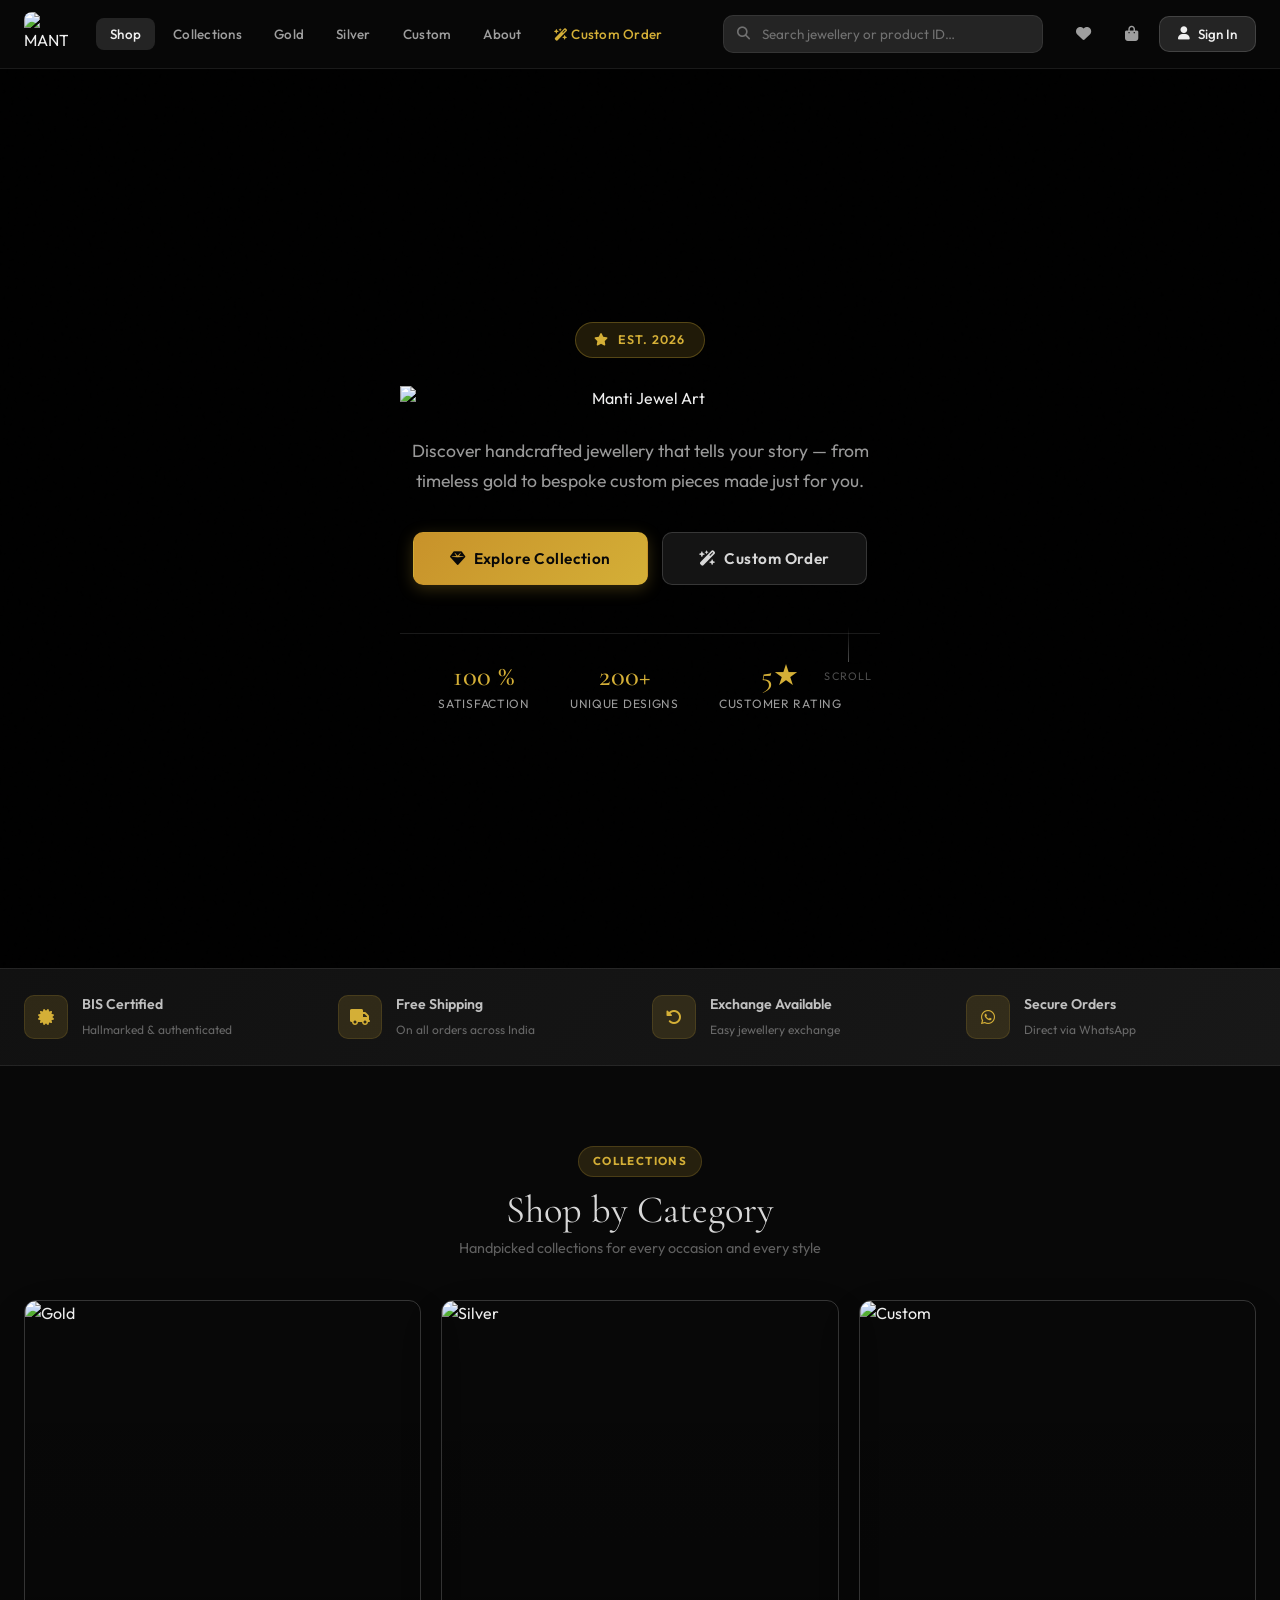
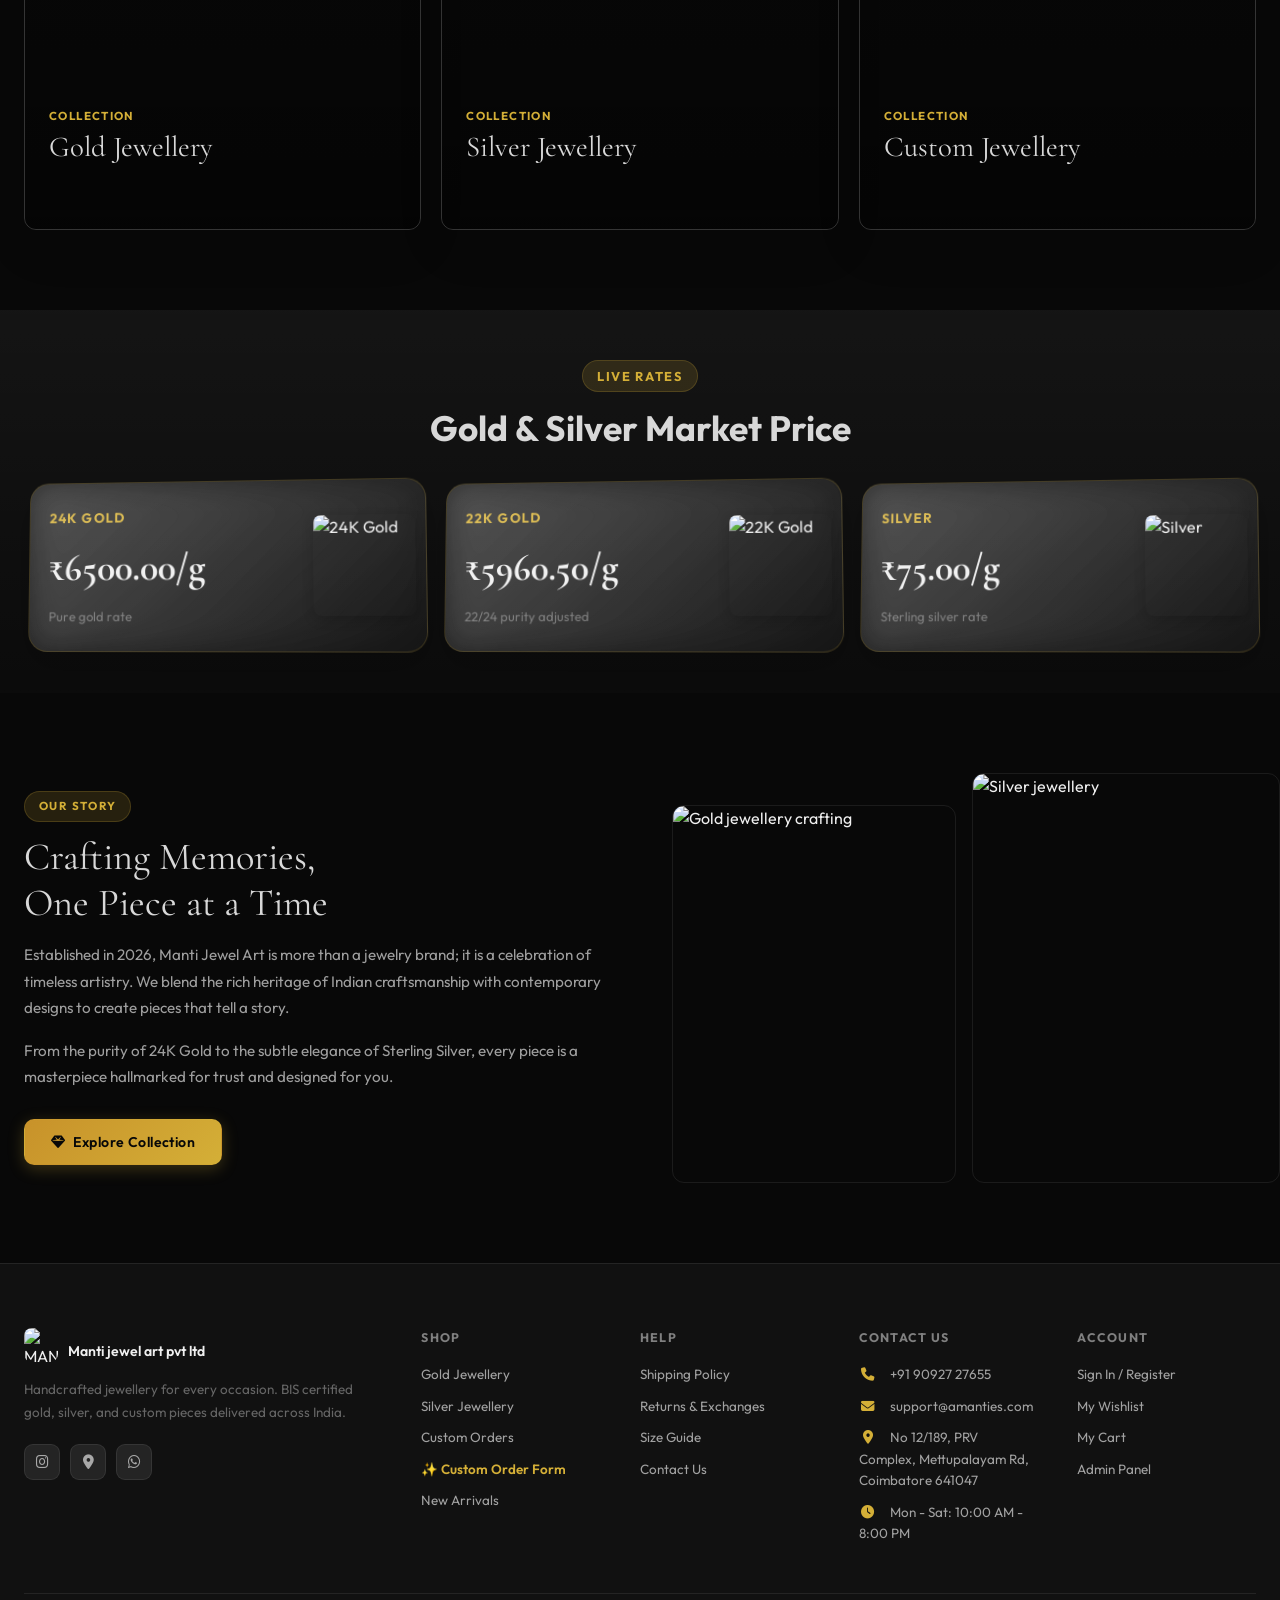
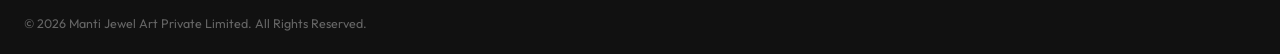
==== commit 6e571e7a: "Fix: remove exposed API key, dead chatbot JS, footer ReferenceErrors, hero stat, CSS var" ====
--- a/index.html
+++ b/index.html
@@ -343,7 +343,7 @@
       <div class="hero-stats">
         <div><span class="hero-stat-num">100 %</span><span class="hero-stat-lbl">Satisfaction</span></div>
         <div><span class="hero-stat-num">200+</span><span class="hero-stat-lbl">Unique Designs</span></div>
-        <div><span class="hero-stat-num">7+</span><span class="hero-stat-lbl">Years Crafting</span></div>
+        <div><span class="hero-stat-num">5★</span><span class="hero-stat-lbl">Customer Rating</span></div>
       </div>
 <!--       
   <div class="banner-dots">
@@ -607,82 +607,8 @@
   document.getElementById('mainNav')?.classList.toggle('scrolled', window.scrollY > 10);
 });
 
-// Chatbot
-const GEMINI_API_KEY = 'AIzaSyAj9yn1WlayXWVRZaimcZPALKVCNPwoo7g';
-document.addEventListener('DOMContentLoaded', () => {
-  const toggle = document.getElementById('chatbotToggle');
-  const close  = document.getElementById('chatbotClose');
-  const send   = document.getElementById('chatbotSend');
-  const input  = document.getElementById('chatbotInput');
-  const win    = document.getElementById('chatbotWindow');
-  const msgs   = document.getElementById('chatbotMessages');
-  let busy = false;
-
-  function addMsg(text, sender) {
-    const d = document.createElement('div');
-    d.className = `message message-${sender}`;
-    const t = new Date().toLocaleTimeString('en-IN', { hour: '2-digit', minute: '2-digit' });
-    d.innerHTML = `<div class="message-avatar"><i class="fas ${sender==='bot'?'fa-gem':'fa-user'}"></i></div><div class="message-content">${text.replace(/\n/g,'<br>')}<span class="message-time">${t}</span></div>`;
-    msgs.appendChild(d); msgs.scrollTop = msgs.scrollHeight;
-  }
-
-  function showTyping() {
-    const d = document.createElement('div');
-    d.className = 'message message-bot'; d.id = 'typingInd';
-    d.innerHTML = `<div class="message-avatar"><i class="fas fa-gem"></i></div><div class="chatbot-typing"><span></span><span></span><span></span></div>`;
-    msgs.appendChild(d); msgs.scrollTop = msgs.scrollHeight; busy = true;
-  }
-  function hideTyping() { document.getElementById('typingInd')?.remove(); busy = false; }
-
-  function localReply(msg) {
-    const m = msg.toLowerCase();
-    if (m.includes('gold') && (m.includes('price') || m.includes('rate') || m.includes('today')))
-      return `📊 Today's Gold Rates (Tamil Nadu):\n\n• 24K Gold: ₹5,650/gram\n• 22K Gold: ₹5,180/gram\n\n*Prices indicative. +3% GST + making charges extra.`;
-    if (m.includes('silver'))
-      return `🥈 Silver Rate: ₹88/gram\n\n*Contact us on WhatsApp for bulk orders!`;
-    if (m.includes('22k') || m.includes('24k'))
-      return `💎 22K vs 24K:\n\n• 24K (99.9% pure): Best for investment\n• 22K (91.6% pure): Best for daily jewellery wear\n\nWe recommend 22K for jewellery!`;
-    if (m.includes('exchange') || m.includes('return'))
-      return `🔄 Exchange Policy:\n\nYes! We offer exchange on all jewellery at MANTI.\n\n• Visit our store or contact via WhatsApp\n• Our team guides you to the perfect replacement`;
-    if (m.includes('custom') || m.includes('bespoke'))
-      return `✨ Custom Jewellery:\n\nShare your design ideas — our artisans bring them to life!\n\n• Choose your metal (Gold/Silver)\n• Share reference images\n• Get a personalised quote\n\nClick "Custom Order" to get started!`;
-    return `✨ I'm here to help with gold & silver prices, custom jewellery, exchange policy and more. What would you like to know? 💍`;
-  }
-
-  async function getAIReply(msg) {
-    try {
-      const res = await fetch(`https://generativelanguage.googleapis.com/v1beta/models/gemini-pro:generateContent?key=${GEMINI_API_KEY}`, {
-        method: 'POST', headers: { 'Content-Type': 'application/json' },
-        body: JSON.stringify({ contents: [{ parts: [{ text: `You are MANTI jewel art AI assistant in Coimbatore, Tamil Nadu. 24K Gold: ₹5,650/g, 22K: ₹5,180/g, Silver: ₹88/g. Be concise and friendly.\nUser: ${msg}` }] }], generationConfig: { temperature: 0.7, maxOutputTokens: 400 } })
-      });
-      if (!res.ok) return null;
-      const data = await res.json();
-      return data.candidates?.[0]?.content?.parts?.[0]?.text || null;
-    } catch { return null; }
-  }
-
-  async function sendMsg() {
-    const m = input.value.trim();
-    if (!m || busy) return;
-    addMsg(m, 'user'); input.value = '';
-    showTyping();
-    const reply = (await getAIReply(m)) || localReply(m);
-    hideTyping(); addMsg(reply, 'bot');
-  }
-
-  toggle.addEventListener('click', () => { const isOpen = win.classList.contains('open'); win.style.display = isOpen ? 'none' : 'flex'; win.classList.toggle('open', !isOpen); if (!isOpen) input.focus(); });
-  close.addEventListener('click', () => { win.style.display = 'none'; win.classList.remove('open'); });
-  send.addEventListener('click', sendMsg);
-  input.addEventListener('keypress', e => { if (e.key === 'Enter') sendMsg(); });
-  document.querySelectorAll('.quick-reply-btn').forEach(btn => {
-    btn.addEventListener('click', async () => {
-      const q = btn.dataset.question; if (busy) return;
-      addMsg(q, 'user'); showTyping();
-      const reply = (await getAIReply(q)) || localReply(q);
-      hideTyping(); addMsg(reply, 'bot');
-    });
-  });
-});
+// Note: Chatbot is disabled. JS block removed.
+
 </script>
 </body>
 </html>
